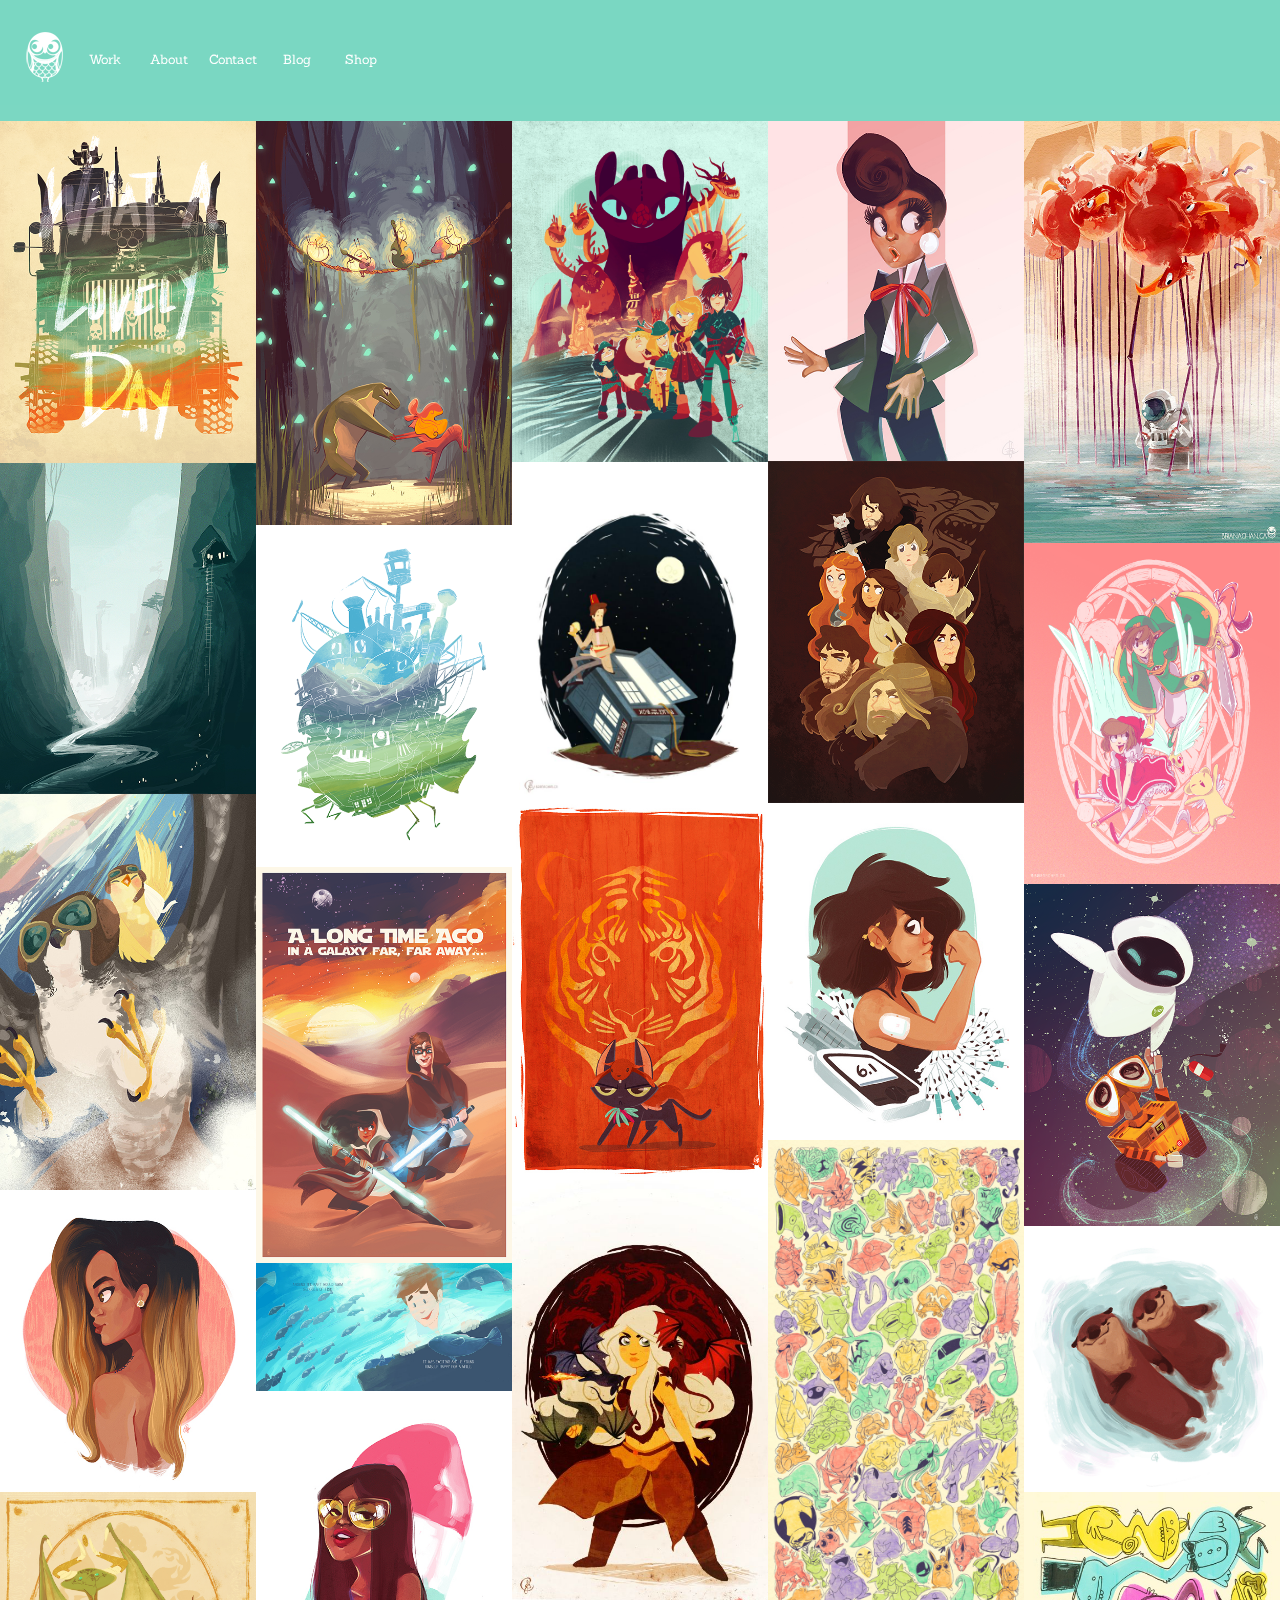
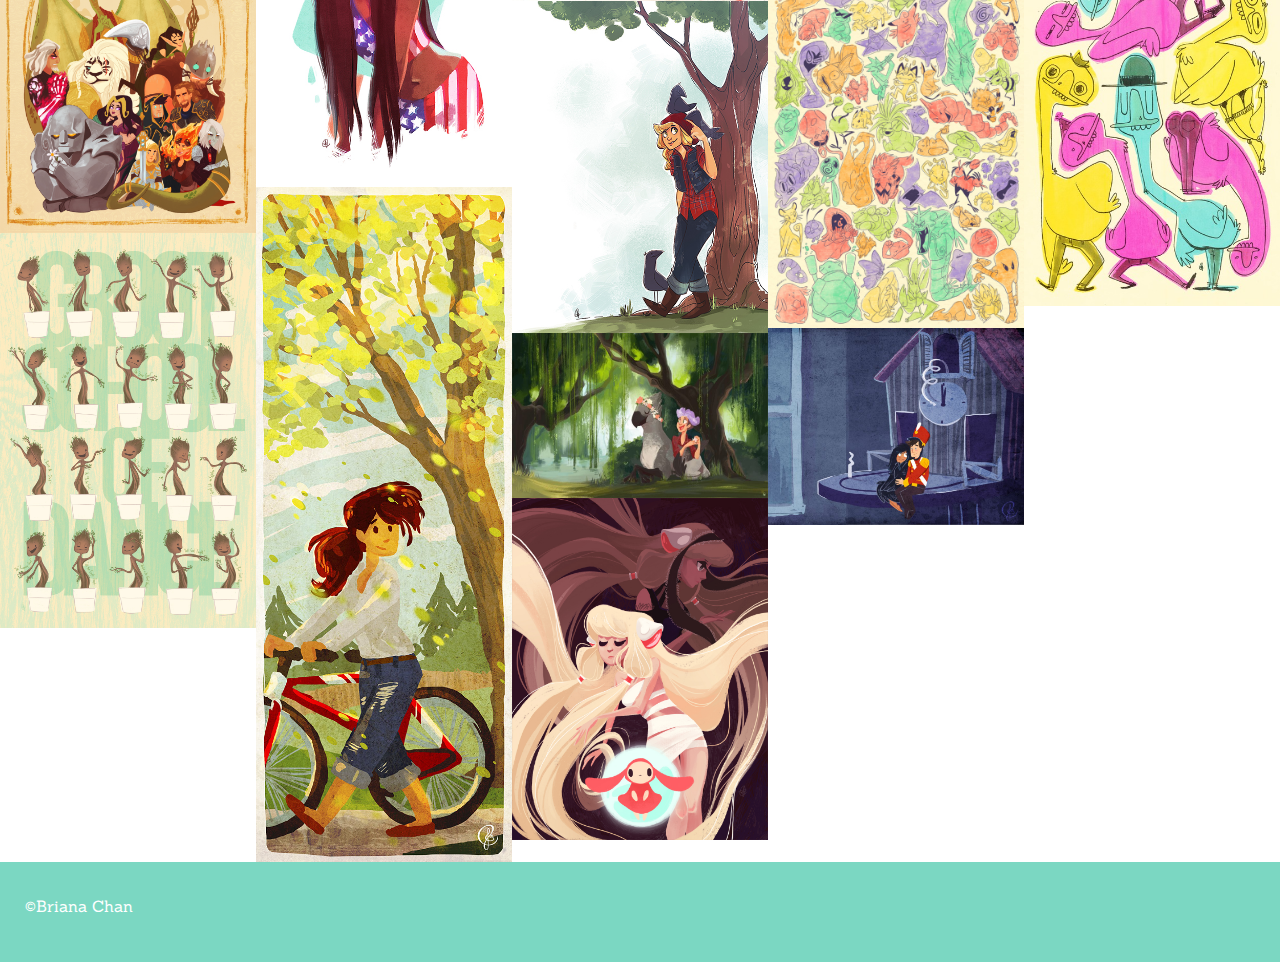
==== index.html @ 73815b39 "initial commit" ====
<!DOCTYPE html>
<html>
<head>
	<meta charset="UTF-8">
	<meta name="viewport" content="width=device-width, initial-scale=1.0">
	<link rel="stylesheet" type="text/css" href="css/style.css">
	<title>Briana Chan</title>
	<link rel="stylesheet" href="css/magnific.css">
	<link rel="icon" type="image/png" href="images/owl-logo260.png">
	<link href='https://fonts.googleapis.com/css?family=Sanchez&subset=latin,latin-ext' rel='stylesheet' type='text/css'>
	<link href='https://fonts.googleapis.com/css?family=Quattrocento+Sans&subset=latin,latin-ext' rel='stylesheet' type='text/css'>
	<!-- Favicon -->
	<link rel="apple-touch-icon" sizes="57x57" href="images/favicons/apple-touch-icon-57x57.png">
	<link rel="apple-touch-icon" sizes="60x60" href="images/favicons/apple-touch-icon-60x60.png">
	<link rel="apple-touch-icon" sizes="72x72" href="images/favicons/apple-touch-icon-72x72.png">
	<link rel="apple-touch-icon" sizes="76x76" href="images/favicons/apple-touch-icon-76x76.png">
	<link rel="apple-touch-icon" sizes="114x114" href="images/favicons/apple-touch-icon-114x114.png">
	<link rel="apple-touch-icon" sizes="120x120" href="images/favicons/apple-touch-icon-120x120.png">
	<link rel="apple-touch-icon" sizes="144x144" href="images/favicons/apple-touch-icon-144x144.png">
	<link rel="apple-touch-icon" sizes="152x152" href="images/favicons/apple-touch-icon-152x152.png">
	<link rel="apple-touch-icon" sizes="180x180" href="images/favicons/apple-touch-icon-180x180.png">
	<link rel="icon" type="image/png" href="images/favicons/favicon-32x32.png" sizes="32x32">
	<link rel="icon" type="image/png" href="images/favicons/favicon-194x194.png" sizes="194x194">
	<link rel="icon" type="image/png" href="images/favicons/favicon-96x96.png" sizes="96x96">
	<link rel="icon" type="image/png" href="images/favicons/android-chrome-192x192.png" sizes="192x192">
	<link rel="icon" type="image/png" href="images/favicons/favicon-16x16.png" sizes="16x16">
	<link rel="manifest" href="images/favicons/manifest.json">
	<meta name="msapplication-TileColor" content="#da532c">
	<meta name="msapplication-TileImage" content="/mstile-144x144.png">
	<meta name="theme-color" content="#ffffff">
</head>
<body>
		<header class="top">
			<nav>
				<img src="images/owl-logo50.png">
				<ul>
					<li><a data-scroll href="index.html">Work</a></li>
					<li><a href="about.html">About</a></li>
					<li><a href="contact.html">Contact</a></li>
					<li><a href="http://eightbreeze.tumblr.com/" target="blank" rel="noopener">Blog</a></li>
					<li><a href="http://www.redbubble.com/shop/eightbreeze" target="blank" rel="noopener">Shop</a></li>
				</ul>
			</nav>
		</header>

		<div class="gallery zoom-gallery">
			<a href="images/madmax.png" title="What a Lovely Day" class="content">
				<div class="overlay"><p>What a Lovely Day</p><p>-View-</p></div>
			<img src="images/madmax.png"></a>
			<a href="images/intothemist.png" title="Into the Mist" class="content">
				<div class="overlay"><p>Into the Mist</p><p>-View-</p></div>
			<img src="images/intothemist.png"></a>
			<a href="images/geronimo.png" title="Geronimo" class="content">
				<div class="overlay"><p>Geronimo</p><p>-View-</p></div>
			<img src="images/geronimo.png"></a>
			<a href="images/rihanna.png" title="BadGal RiRi" class="content">
				<div class="overlay"><p>BadGal RiRi</p><p>-View-</p></div>
			<img src="images/rihanna.png"></a>
			<a href="images/mtg.png" title="Planeswalkers The Gathering" class="content">
				<div class="overlay"><p>Planeswalkers The Gathering</p><p>-View-</p></div>
			<img src="images/mtg.png"></a>
			<a href="images/grootschoolofdance.png" title="Groot School of Dance" class="content">
				<div class="overlay"><p>Groot School of Dance</p><p>-View-</p></div>
			<img src="images/grootschoolofdance.png"></a>
			<a href="images/youresosquare.png" title="You're So Square" class="content">
				<div class="overlay"><p>You're So Square</p><p>-View-</p></div>
			<img src="images/youresosquare.png"></a>
			<a href="images/hmc.png" title="Howl's Moving Castle" class="content">
				<div class="overlay"><p>Howl's Moving Castle</p><p>-View-</p></div>
			<img src="images/hmc.png"></a>
			<a href="images/alongtimeago.png" title="A Long Time Ago" class="content">
				<div class="overlay"><p>A Long Time Ago</p><p>-View-</p></div>
			<img src="images/alongtimeago.png"></a>
			<a href="images/themanwhogrewtired.png" title="The Man Who Grew Tired" class="content">
				<div class="overlay"><p class="p25">The Man Who Grew Tired</p><p>-View-</p></div>
			<img src="images/themanwhogrewtired.png"></a>
			<a href="images/azealiabanks.png" title="I'm the Liquorice B****" class="content">
				<div class="overlay"><p>I'm the Liquorice B****</p><p>-View-</p></div>
			<img src="images/azealiabanks.png"></a>
			<a href="images/bycicle.png" title="I Want to Ride My Bicycle" class="content">
				<div class="overlay"><p class="banner">I Want to Ride My Bicycle</p><p>-View-</p></div>
			<img src="images/bycicle.png"></a>
			<a href="images/httyd.png" title="Dragon Masters of Berk" class="content">
				<div class="overlay"><p>Dragon Masters of Berk</p><p>-View-</p></div>
			<img src="images/httyd.png"></a>
			<a href="images/mattsmithdw.png" title="The Eleventh Doctor" class="content">
				<div class="overlay"><p>The Eleventh Doctor</p><p>-View-</p></div>
			<img src="images/mattsmithdw.png"></a>
			<a href="images/cat.png" title="Deadliest Warrior" class="content">
				<div class="overlay"><p>Deadliest Warrior</p><p>-View-</p></div>
			<img src="images/cat.png"></a>
			<a href="images/daenerysposter.png" title="Mother of Dragons" class="content">
				<div class="overlay"><p>Mother of Dragons</p><p>-View-</p></div>
			<img src="images/daenerysposter.png"></a>
			<a href="images/crows.png" title="Crow Friends" class="content">
				<div class="overlay"><p>Crow Friends</p><p>-View-</p></div>
			<img src="images/crows.png"></a>
			<a href="images/flowercrownsandhippogriffs.png" title="Flower Crowns and Hippogriffs" class="content">
				<div class="overlay"><p class="p35">Flower Crowns and Hippogriffs</p><p>-View-</p></div>
				<img src="images/flowercrownsandhippogriffs.png"></a>
			<a href="images/chobits.png" title="For Me and Only Me?" class="content">
				<div class="overlay"><p>For Me and Only Me?</p><p>-View-</p></div>
			<img src="images/chobits.png"></a>
			<a href="images/janellemonae.png" title="Electric Lady" class="content">
				<div class="overlay"><p>Electric Lady</p><p>-View-</p></div>
			<img src="images/janellemonae.png"></a>
			<a href="images/starks.png" title="The Starks" class="content">
				<div class="overlay"><p>The Starks</p><p>-View-</p></div>
			<img src="images/starks.png"></a>
			<a href="images/brianad.png" title="'Betic Lyfe" class="content">
				<div class="overlay"><p>'Betic Lyfe</p><p>-View-</p></div>
			<img src="images/brianad.png"></a>
			<a href="images/pokemonbanner.png" title="Gotta Catch 'Em All" class="content">
				<div class="overlay"><p class="banner">Gotta Catch 'Em All</p><p>-View-</p></div>
			<img src="images/pokemonbanner.png"></a>
			<a href="images/soldier.png" title="Soldier" class="content">
				<div class="overlay"><p class="p35">Soldier</p><p>-View-</p></div>
			<img src="images/soldier.png"></a>
			<a href="images/spacebirds.png" title="Spacebirders" class="content">
				<div class="overlay"><p>Spacebirders</p><p>-View-</p></div>
			<img src="images/spacebirds.png"></a>
			<a href="images/cardcaptors.png" title="The Secrets of the Clow" class="content">
				<div class="overlay"><p>The Secrets of the Clow</p><p>-View-</p></div>
			<img src="images/cardcaptors.png"></a>
			<a href="images/walle.png" title="Wall-E" class="content">
				<div class="overlay"><p>Wall-E</p><p>-View-</p></div>
			<img src="images/walle.png"></a>
			<a href="images/otters.png" title="You're My Sweetheart" class="content">
				<div class="overlay"><p>You're My Sweetheart</p><p>-View-</p></div>
			<img src="images/otters.png"></a>
			<a href="images/creepyducks.png" title="Creepyducks" class="content">
				<div class="overlay"><p>Creepyducks</p><p>-View-</p></div>
			<img src="images/creepyducks.png"></a>
		</div>

	<footer>
		<p>&copy;Briana Chan</p>
	</footer>
	

	<!-- jQuery 1.7.2+ or Zepto.js 1.0+ -->
	<script src="http://ajax.googleapis.com/ajax/libs/jquery/1.9.1/jquery.min.js"></script>
	<script type="text/javascript" src="js/magnific-popup.js"></script>

	<script>

		$(document).ready(function() {
	$('.zoom-gallery').magnificPopup({
		delegate: 'a',
		type: 'image',
		closeOnContentClick: false,
		closeBtnInside: false,
		mainClass: 'mfp-with-zoom mfp-img-mobile',
		image: {
			verticalFit: true,
			titleSrc: function(item) {
				return item.el.attr('title')
			}
		},
		gallery: {
			enabled: true
		},
		zoom: {
			enabled: true,
			duration: 400, // don't foget to change the duration also in CSS
			opener: function(element) {
				return element.find('img');
			}
		}
		
	});
});
	</script>
</body>
</html>
---- css/style.css ----
article,aside,details,figcaption,figure,footer,header,hgroup,nav,section,summary{display:block;}audio,canvas,video{display:inline-block;}audio:not([controls]){display:none;height:0;}[hidden]{display:none;}html{font-family:sans-serif;-webkit-text-size-adjust:100%;-ms-text-size-adjust:100%;}a:focus{outline:thin dotted;}a:active,a:hover{outline:0;}h1{font-size:2em;}abbr[title]{border-bottom:1px dotted;}b,strong{font-weight:700;}dfn{font-style:italic;}mark{background:#ff0;color:#000;}code,kbd,pre,samp{font-family:monospace, serif;font-size:1em;}pre{white-space:pre-wrap;word-wrap:break-word;}q{quotes:\201C \201D \2018 \2019;}small{font-size:80%;}sub,sup{font-size:75%;line-height:0;position:relative;vertical-align:baseline;}sup{top:-.5em;}sub{bottom:-.25em;}img{border:0;}svg:not(:root){overflow:hidden;}fieldset{border:1px solid silver;margin:0 2px;padding:.35em .625em .75em;}button,input,select,textarea{font-family:inherit;font-size:100%;margin:0;}button,input{line-height:normal;}button,html input[type=button],/* 1 */
input[type=reset],input[type=submit]{-webkit-appearance:button;cursor:pointer;}button[disabled],input[disabled]{cursor:default;}input[type=checkbox],input[type=radio]{box-sizing:border-box;padding:0;}input[type=search]{-webkit-appearance:textfield;-moz-box-sizing:content-box;-webkit-box-sizing:content-box;box-sizing:content-box;}input[type=search]::-webkit-search-cancel-button,input[type=search]::-webkit-search-decoration{-webkit-appearance:none;}textarea{overflow:auto;vertical-align:top;}table{border-collapse:collapse;border-spacing:0;}body,figure{margin:0;}legend,button::-moz-focus-inner,input::-moz-focus-inner{border:0;padding:0;}

 .clearfix:after {visibility: hidden; display: block; font-size: 0; content: " "; clear: both; height: 0; } 

 * { -moz-box-sizing: border-box; -webkit-box-sizing: border-box; box-sizing: border-box; }

 * {
 	margin: 0px;
 }

 html {
 	font-size: 16px;
 }

 body {
 	font-size: 1em;
  background: #fff;
  font-family: 'Quattrocento Sans', sans-serif;
 }

 .top {
  width: 100%;
  height: 121px;
  background: rgb(123,215,194);
 }

 nav {
  width: 100%;
  padding: 50px 0 20px;
  background: rgba(123,215,194,0.8);
  position: fixed;
  color: #fff;
  z-index: 1;
 }

 nav img {
  position: absolute;
  top: 32px;
  left: 20px;
 }

 nav img:hover {
   -ms-transform: rotate(7deg); /* IE 9 */
  -webkit-transform: rotate(7deg); /* Chrome, Safari, Opera */
  transform: rotate(7deg);
 }

 nav ul {
  position: relative;
  padding-left: 75px;
  width: 400px;
 }

 
 nav ul li {
  font-size: 0.80em;
  display: inline-block;
  border-bottom: 2px solid rgba(0, 0, 0, 0.0);
  text-align: center;
 }

 nav ul li a {
  display: block;
  width: 60px;
  height: 32px;
  padding-bottom: 15px;
  text-decoration: none;
  color: #fff;
  /*font-family: 'Raleway', sans-serif;*/
  font-family: 'Sanchez', serif;
 }

 nav ul li:hover {
  text-shadow: 1px 1px 0 #9cb6b0;
  border-bottom: 2px solid #fff;
  color: #7bd7c2;
 }

 nav ul li a:active {
  color: #7bd7c2;
 }

 nav ul li a:visited {
  color: #fff;
 }

 

.gallery {
  /* Prevent vertical gaps */
  line-height: 0;
   
  -webkit-column-count: 5;
  -webkit-column-gap:   0px;
  -moz-column-count:    5;
  -moz-column-gap:      0px;
  column-count:         5;
  column-gap:           0px;  
}

.gallery .content {
  position: relative;
  display: inline-block;
}


.gallery img {
	width: 100%;
	height: auto;
}


.content .overlay {
  position: absolute;
  width: 100%;
  height: 100%;
  background: rgba(255,255,255,0.75);
  text-align: center;
  color: #202020;
  opacity: 0.0;
   transition: opacity .25s ease-in-out;
   -moz-transition: opacity .25s ease-in-out;
   -webkit-transition: opacity .25s ease-in-out;
}

.content .overlay p {
  margin-top: calc(50% - 19px);
  font-size: 1.5em;
  font-family: "Quattrocento Sans", sans-serif;
  line-height: 20px;
}

.content .overlay .banner {
  margin-top: calc(90% - 19px);
}

.content .overlay .p35 {
  margin-top: calc(25% - 19px);
}

.content .overlay .p25 {
  margin-top: calc(25% - 25px);
}

.overlay p:last-child {
  font-size: 1.2em;
  margin-top: 20px;
  font-style: italic;
}

.content:hover .overlay {
  opacity: 1;
  cursor: -webkit-zoom-in;
  cursor: -moz-zoom-in;
  cursor: zoom-in;
}



footer {
  clear: both;
  background: #7bd7c2;
  width: 100%;
  height: 100px;
  color: #fff;
  font-family: 'Sanchez', serif;
}

footer p {
  padding: 34px 0 0 25px;
}


/*Media Query Gallery*/

@media (max-width: 1200px) {
  .gallery {
  -moz-column-count:    4;
  -webkit-column-count: 4;
  column-count:         4;
  }

  @media (max-width: 1000px) {
  .gallery {
  -moz-column-count:    3;
  -webkit-column-count: 3;
  column-count:         3;
  }
}
@media (max-width: 800px) {
  .gallery {
  -moz-column-count:    2;
  -webkit-column-count: 2;
  column-count:         2;
  }
}

@media (max-width: 400px) {
  nav ul li {
    font-size: 1.0em;
  }

  .gallery {
  -moz-column-count:    1;
  -webkit-column-count: 1;
  column-count:         1;
  }
}

@media (max-width: 375px) {
  nav img {
    left: 0;
  }

  nav ul {
    padding-left: 45px;
  }
}










/*CSS modal*/
.image-source-link {
  color: #98C3D1;
}

.mfp-with-zoom .mfp-container,
.mfp-with-zoom.mfp-bg {
  opacity: 0;
  -webkit-backface-visibility: hidden;
  /* ideally, transition speed should match zoom duration */
  -webkit-transition: all 0.4s ease-out; 
  -moz-transition: all 0.4s ease-out; 
  -o-transition: all 0.4s ease-out; 
  transition: all 0.4s ease-out;
}

.mfp-with-zoom.mfp-ready .mfp-container {
    opacity: 1;
}
.mfp-with-zoom.mfp-ready.mfp-bg {
    opacity: 0.8;
}

.mfp-with-zoom.mfp-removing .mfp-container, 
.mfp-with-zoom.mfp-removing.mfp-bg {
  opacity: 0;
}
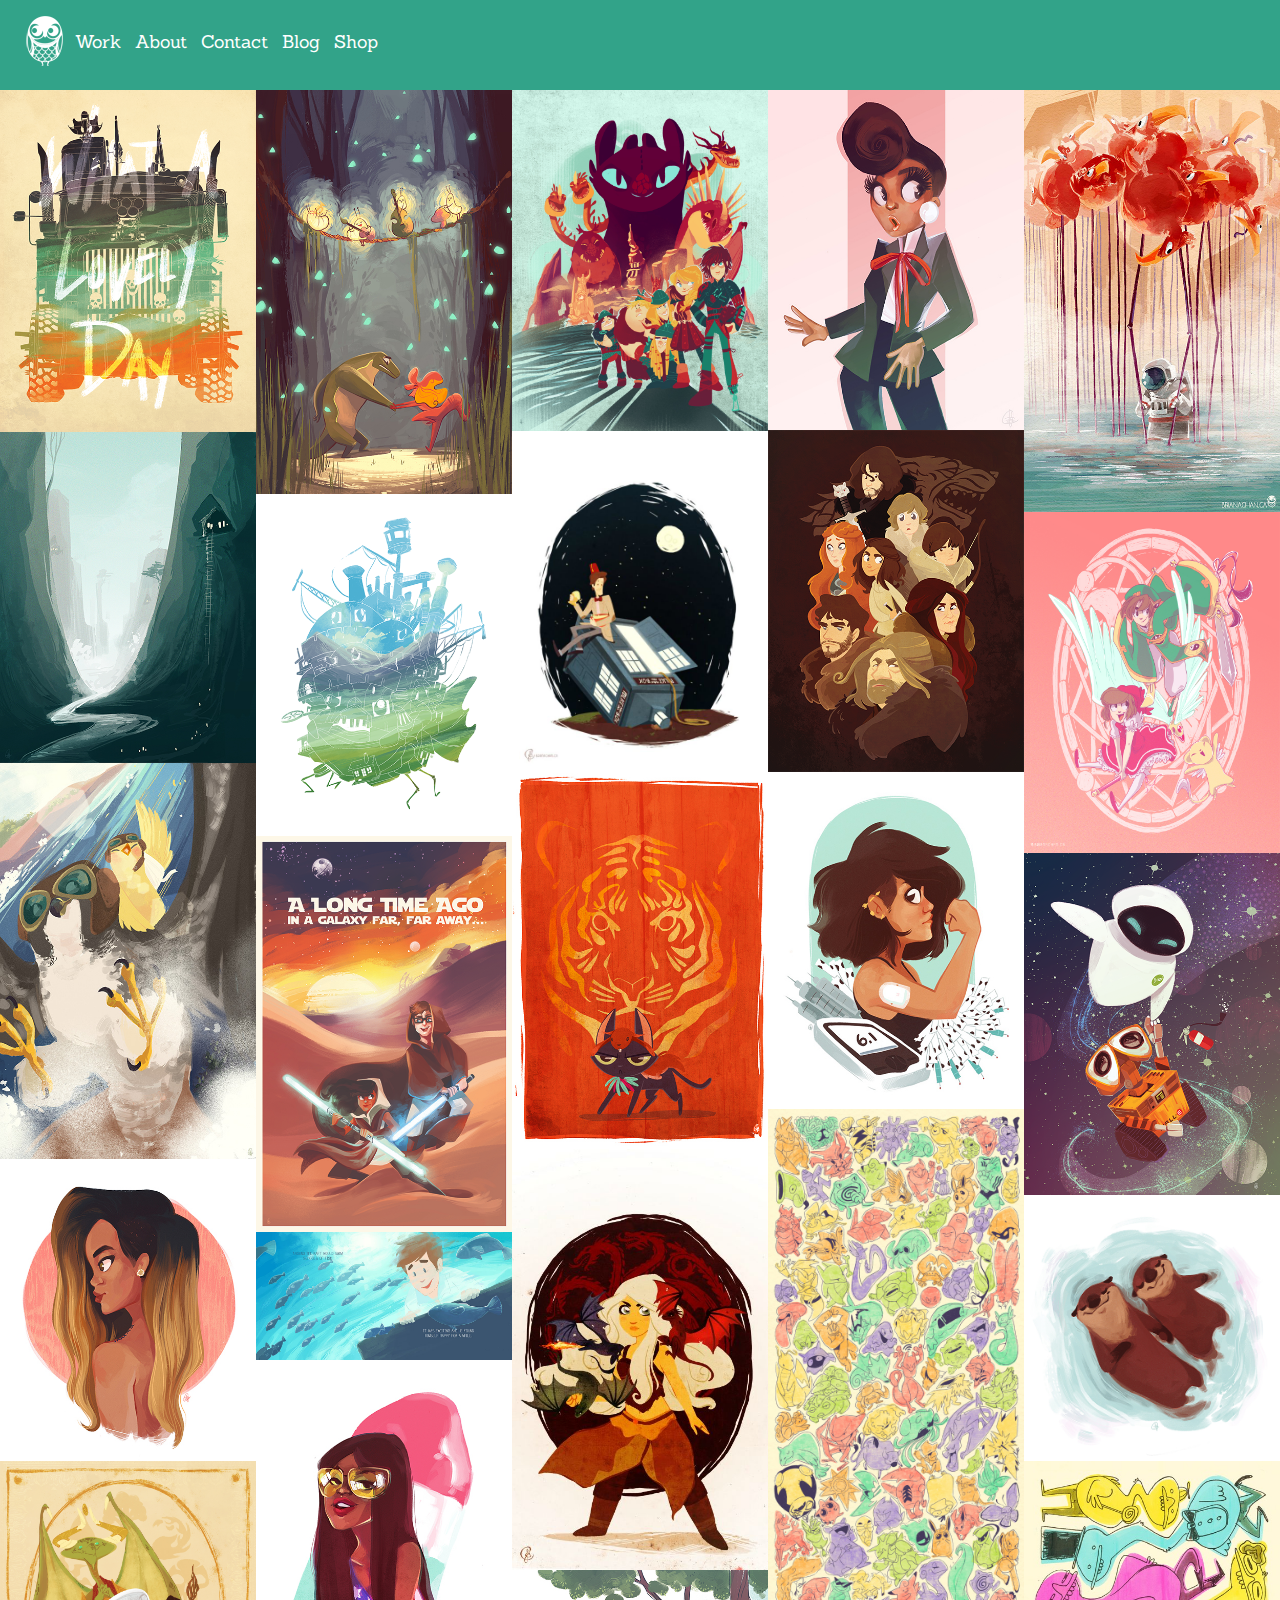
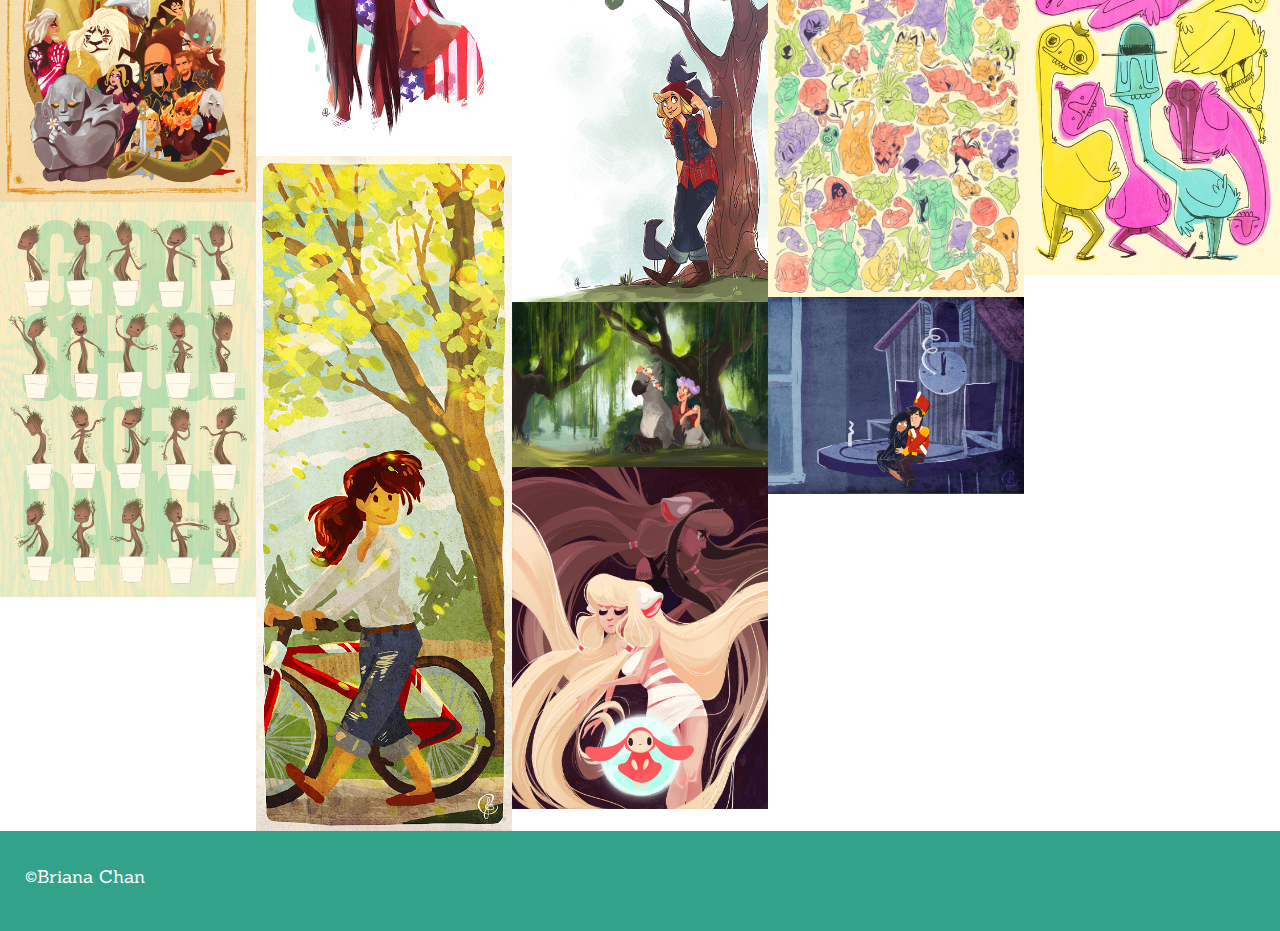
==== commit 39c1a2dd: "adding lang attribute" ====
--- a/index.html
+++ b/index.html
@@ -1,5 +1,5 @@
 <!DOCTYPE html>
-<html>
+<html lang="en">
 <head>
 	<meta charset="UTF-8">
 	<meta name="viewport" content="width=device-width, initial-scale=1.0">
@@ -32,13 +32,13 @@
 <body>
 		<header class="top">
 			<nav>
-				<img src="images/owl-logo50.png">
+				<img alt="" src="images/owl-logo50.png">
 				<ul>
 					<li><a data-scroll href="index.html">Work</a></li>
 					<li><a href="about.html">About</a></li>
 					<li><a href="contact.html">Contact</a></li>
-					<li><a href="http://eightbreeze.tumblr.com/" target="blank" rel="noopener">Blog</a></li>
-					<li><a href="http://www.redbubble.com/shop/eightbreeze" target="blank" rel="noopener">Shop</a></li>
+					<li><a href="https://eightbreeze.tumblr.com/" target="blank" rel="noopener">Blog</a></li>
+					<li><a href="https://www.redbubble.com/shop/eightbreeze" target="blank" rel="noopener">Shop</a></li>
 				</ul>
 			</nav>
 		</header>
@@ -46,91 +46,91 @@
 		<div class="gallery zoom-gallery">
 			<a href="images/madmax.png" title="What a Lovely Day" class="content">
 				<div class="overlay"><p>What a Lovely Day</p><p>-View-</p></div>
-			<img src="images/madmax.png"></a>
+			<img alt="" src="images/madmax.png"></a>
 			<a href="images/intothemist.png" title="Into the Mist" class="content">
 				<div class="overlay"><p>Into the Mist</p><p>-View-</p></div>
-			<img src="images/intothemist.png"></a>
+			<img alt="" src="images/intothemist.png"></a>
 			<a href="images/geronimo.png" title="Geronimo" class="content">
 				<div class="overlay"><p>Geronimo</p><p>-View-</p></div>
-			<img src="images/geronimo.png"></a>
+			<img alt="" src="images/geronimo.png"></a>
 			<a href="images/rihanna.png" title="BadGal RiRi" class="content">
 				<div class="overlay"><p>BadGal RiRi</p><p>-View-</p></div>
-			<img src="images/rihanna.png"></a>
+			<img alt="" src="images/rihanna.png"></a>
 			<a href="images/mtg.png" title="Planeswalkers The Gathering" class="content">
 				<div class="overlay"><p>Planeswalkers The Gathering</p><p>-View-</p></div>
-			<img src="images/mtg.png"></a>
+			<img alt="" src="images/mtg.png"></a>
 			<a href="images/grootschoolofdance.png" title="Groot School of Dance" class="content">
 				<div class="overlay"><p>Groot School of Dance</p><p>-View-</p></div>
-			<img src="images/grootschoolofdance.png"></a>
+			<img alt="" src="images/grootschoolofdance.png"></a>
 			<a href="images/youresosquare.png" title="You're So Square" class="content">
 				<div class="overlay"><p>You're So Square</p><p>-View-</p></div>
-			<img src="images/youresosquare.png"></a>
+			<img alt="" src="images/youresosquare.png"></a>
 			<a href="images/hmc.png" title="Howl's Moving Castle" class="content">
 				<div class="overlay"><p>Howl's Moving Castle</p><p>-View-</p></div>
-			<img src="images/hmc.png"></a>
+			<img alt="" src="images/hmc.png"></a>
 			<a href="images/alongtimeago.png" title="A Long Time Ago" class="content">
 				<div class="overlay"><p>A Long Time Ago</p><p>-View-</p></div>
-			<img src="images/alongtimeago.png"></a>
+			<img alt="" src="images/alongtimeago.png"></a>
 			<a href="images/themanwhogrewtired.png" title="The Man Who Grew Tired" class="content">
 				<div class="overlay"><p class="p25">The Man Who Grew Tired</p><p>-View-</p></div>
-			<img src="images/themanwhogrewtired.png"></a>
+			<img alt="" src="images/themanwhogrewtired.png"></a>
 			<a href="images/azealiabanks.png" title="I'm the Liquorice B****" class="content">
 				<div class="overlay"><p>I'm the Liquorice B****</p><p>-View-</p></div>
-			<img src="images/azealiabanks.png"></a>
+			<img alt="" src="images/azealiabanks.png"></a>
 			<a href="images/bycicle.png" title="I Want to Ride My Bicycle" class="content">
 				<div class="overlay"><p class="banner">I Want to Ride My Bicycle</p><p>-View-</p></div>
-			<img src="images/bycicle.png"></a>
+			<img alt="" src="images/bycicle.png"></a>
 			<a href="images/httyd.png" title="Dragon Masters of Berk" class="content">
 				<div class="overlay"><p>Dragon Masters of Berk</p><p>-View-</p></div>
-			<img src="images/httyd.png"></a>
+			<img alt="" src="images/httyd.png"></a>
 			<a href="images/mattsmithdw.png" title="The Eleventh Doctor" class="content">
 				<div class="overlay"><p>The Eleventh Doctor</p><p>-View-</p></div>
-			<img src="images/mattsmithdw.png"></a>
+			<img alt="" src="images/mattsmithdw.png"></a>
 			<a href="images/cat.png" title="Deadliest Warrior" class="content">
 				<div class="overlay"><p>Deadliest Warrior</p><p>-View-</p></div>
-			<img src="images/cat.png"></a>
+			<img alt="" src="images/cat.png"></a>
 			<a href="images/daenerysposter.png" title="Mother of Dragons" class="content">
 				<div class="overlay"><p>Mother of Dragons</p><p>-View-</p></div>
-			<img src="images/daenerysposter.png"></a>
+			<img alt="" src="images/daenerysposter.png"></a>
 			<a href="images/crows.png" title="Crow Friends" class="content">
 				<div class="overlay"><p>Crow Friends</p><p>-View-</p></div>
-			<img src="images/crows.png"></a>
+			<img alt="" src="images/crows.png"></a>
 			<a href="images/flowercrownsandhippogriffs.png" title="Flower Crowns and Hippogriffs" class="content">
 				<div class="overlay"><p class="p35">Flower Crowns and Hippogriffs</p><p>-View-</p></div>
-				<img src="images/flowercrownsandhippogriffs.png"></a>
+				<img alt="" src="images/flowercrownsandhippogriffs.png"></a>
 			<a href="images/chobits.png" title="For Me and Only Me?" class="content">
 				<div class="overlay"><p>For Me and Only Me?</p><p>-View-</p></div>
-			<img src="images/chobits.png"></a>
+			<img alt="" src="images/chobits.png"></a>
 			<a href="images/janellemonae.png" title="Electric Lady" class="content">
 				<div class="overlay"><p>Electric Lady</p><p>-View-</p></div>
-			<img src="images/janellemonae.png"></a>
+			<img alt="" src="images/janellemonae.png"></a>
 			<a href="images/starks.png" title="The Starks" class="content">
 				<div class="overlay"><p>The Starks</p><p>-View-</p></div>
-			<img src="images/starks.png"></a>
+			<img alt="" src="images/starks.png"></a>
 			<a href="images/brianad.png" title="'Betic Lyfe" class="content">
 				<div class="overlay"><p>'Betic Lyfe</p><p>-View-</p></div>
-			<img src="images/brianad.png"></a>
+			<img alt="" src="images/brianad.png"></a>
 			<a href="images/pokemonbanner.png" title="Gotta Catch 'Em All" class="content">
 				<div class="overlay"><p class="banner">Gotta Catch 'Em All</p><p>-View-</p></div>
-			<img src="images/pokemonbanner.png"></a>
+			<img alt="" src="images/pokemonbanner.png"></a>
 			<a href="images/soldier.png" title="Soldier" class="content">
 				<div class="overlay"><p class="p35">Soldier</p><p>-View-</p></div>
-			<img src="images/soldier.png"></a>
+			<img alt="" src="images/soldier.png"></a>
 			<a href="images/spacebirds.png" title="Spacebirders" class="content">
 				<div class="overlay"><p>Spacebirders</p><p>-View-</p></div>
-			<img src="images/spacebirds.png"></a>
+			<img alt="" src="images/spacebirds.png"></a>
 			<a href="images/cardcaptors.png" title="The Secrets of the Clow" class="content">
 				<div class="overlay"><p>The Secrets of the Clow</p><p>-View-</p></div>
-			<img src="images/cardcaptors.png"></a>
+			<img alt="" src="images/cardcaptors.png"></a>
 			<a href="images/walle.png" title="Wall-E" class="content">
 				<div class="overlay"><p>Wall-E</p><p>-View-</p></div>
-			<img src="images/walle.png"></a>
+			<img alt="" src="images/walle.png"></a>
 			<a href="images/otters.png" title="You're My Sweetheart" class="content">
 				<div class="overlay"><p>You're My Sweetheart</p><p>-View-</p></div>
-			<img src="images/otters.png"></a>
+			<img alt="" src="images/otters.png"></a>
 			<a href="images/creepyducks.png" title="Creepyducks" class="content">
 				<div class="overlay"><p>Creepyducks</p><p>-View-</p></div>
-			<img src="images/creepyducks.png"></a>
+			<img alt="" src="images/creepyducks.png"></a>
 		</div>
 
 	<footer>
@@ -139,7 +139,7 @@
 	
 
 	<!-- jQuery 1.7.2+ or Zepto.js 1.0+ -->
-	<script src="http://ajax.googleapis.com/ajax/libs/jquery/1.9.1/jquery.min.js"></script>
+	<script src="https://ajax.googleapis.com/ajax/libs/jquery/1.9.1/jquery.min.js"></script>
 	<script type="text/javascript" src="js/magnific-popup.js"></script>
 
 	<script>
--- a/css/style.css
+++ b/css/style.css
@@ -1,4 +1,4 @@
-article,aside,details,figcaption,figure,footer,header,hgroup,nav,section,summary{display:block;}audio,canvas,video{display:inline-block;}audio:not([controls]){display:none;height:0;}[hidden]{display:none;}html{font-family:sans-serif;-webkit-text-size-adjust:100%;-ms-text-size-adjust:100%;}a:focus{outline:thin dotted;}a:active,a:hover{outline:0;}h1{font-size:2em;}abbr[title]{border-bottom:1px dotted;}b,strong{font-weight:700;}dfn{font-style:italic;}mark{background:#ff0;color:#000;}code,kbd,pre,samp{font-family:monospace, serif;font-size:1em;}pre{white-space:pre-wrap;word-wrap:break-word;}q{quotes:\201C \201D \2018 \2019;}small{font-size:80%;}sub,sup{font-size:75%;line-height:0;position:relative;vertical-align:baseline;}sup{top:-.5em;}sub{bottom:-.25em;}img{border:0;}svg:not(:root){overflow:hidden;}fieldset{border:1px solid silver;margin:0 2px;padding:.35em .625em .75em;}button,input,select,textarea{font-family:inherit;font-size:100%;margin:0;}button,input{line-height:normal;}button,html input[type=button],/* 1 */
+article,aside,details,figcaption,figure,footer,header,hgroup,nav,section,summary{display:block;}audio,canvas,video{display:inline-block;}audio:not([controls]){display:none;height:0;}[hidden]{display:none;}html{font-family:sans-serif;-webkit-text-size-adjust:100%;-ms-text-size-adjust:100%;}a:focus{outline:thin dotted;}a:active,a:hover{outline:0;}h1{font-size:2rem;}abbr[title]{border-bottom:1px dotted;}b,strong{font-weight:700;}dfn{font-style:italic;}mark{background:#ff0;color:#000;}code,kbd,pre,samp{font-family:monospace, serif;font-size:1rem;}pre{white-space:pre-wrap;word-wrap:break-word;}q{quotes:\201C \201D \2018 \2019;}small{font-size:80%;}sub,sup{font-size:75%;line-height:0;position:relative;vertical-align:baseline;}sup{top:-.5rem;}sub{bottom:-.25rem;}img{border:0;}svg:not(:root){overflow:hidden;}fieldset{border:1px solid silver;margin:0 2px;padding:.35rem .625rem .75rem;}button,input,select,textarea{font-family:inherit;font-size:100%;margin:0;}button,input{line-height:normal;}button,html input[type=button],/* 1 */
 input[type=reset],input[type=submit]{-webkit-appearance:button;cursor:pointer;}button[disabled],input[disabled]{cursor:default;}input[type=checkbox],input[type=radio]{box-sizing:border-box;padding:0;}input[type=search]{-webkit-appearance:textfield;-moz-box-sizing:content-box;-webkit-box-sizing:content-box;box-sizing:content-box;}input[type=search]::-webkit-search-cancel-button,input[type=search]::-webkit-search-decoration{-webkit-appearance:none;}textarea{overflow:auto;vertical-align:top;}table{border-collapse:collapse;border-spacing:0;}body,figure{margin:0;}legend,button::-moz-focus-inner,input::-moz-focus-inner{border:0;padding:0;}
 
  .clearfix:after {visibility: hidden; display: block; font-size: 0; content: " "; clear: both; height: 0; } 
@@ -10,25 +10,25 @@
  }
 
  html {
- 	font-size: 16px;
+ 	font-size: 18px;
  }
 
  body {
- 	font-size: 1em;
+ 	font-size: 1rem;
   background: #fff;
   font-family: 'Quattrocento Sans', sans-serif;
  }
 
  .top {
   width: 100%;
-  height: 121px;
-  background: rgb(123,215,194);
+  background: #32a389;
+  height: 90px;
  }
 
  nav {
   width: 100%;
-  padding: 50px 0 20px;
-  background: rgba(123,215,194,0.8);
+  padding: 30px 0 20px;
+  background: #32a389;
   position: fixed;
   color: #fff;
   z-index: 1;
@@ -36,7 +36,7 @@
 
  nav img {
   position: absolute;
-  top: 32px;
+  top: 16px;
   left: 20px;
  }
 
@@ -54,16 +54,23 @@
 
  
  nav ul li {
-  font-size: 0.80em;
+  font-size: 1rem;
   display: inline-block;
   border-bottom: 2px solid rgba(0, 0, 0, 0.0);
   text-align: center;
+  margin: 0 5px;
+ }
+
+ nav ul li:first-child {
+   margin-left: 0;
+ }
+
+ nav ul li:last-child {
+   margin-right: 0;
  }
 
  nav ul li a {
   display: block;
-  width: 60px;
-  height: 32px;
   padding-bottom: 15px;
   text-decoration: none;
   color: #fff;
@@ -74,11 +81,11 @@
  nav ul li:hover {
   text-shadow: 1px 1px 0 #9cb6b0;
   border-bottom: 2px solid #fff;
-  color: #7bd7c2;
+  color: #32a389;
  }
 
  nav ul li a:active {
-  color: #7bd7c2;
+  color: #32a389;
  }
 
  nav ul li a:visited {
@@ -126,7 +133,7 @@
 
 .content .overlay p {
   margin-top: calc(50% - 19px);
-  font-size: 1.5em;
+  font-size: 1.5rem;
   font-family: "Quattrocento Sans", sans-serif;
   line-height: 20px;
 }
@@ -144,7 +151,7 @@
 }
 
 .overlay p:last-child {
-  font-size: 1.2em;
+  font-size: 1.2rem;
   margin-top: 20px;
   font-style: italic;
 }
@@ -160,7 +167,7 @@
 
 footer {
   clear: both;
-  background: #7bd7c2;
+  background: #32a389;
   width: 100%;
   height: 100px;
   color: #fff;
@@ -197,8 +204,17 @@
 }
 
 @media (max-width: 400px) {
-  nav ul li {
-    font-size: 1.0em;
+  nav img {
+    position: initial;
+    display: block;
+    margin: 0 auto 10px;
+  }
+
+  nav ul {
+    padding-left: 5px;
+    padding-right: 5px;
+    text-align: center;
+    width: calc(100% - 10px);
   }
 
   .gallery {
@@ -208,28 +224,9 @@
   }
 }
 
-@media (max-width: 375px) {
-  nav img {
-    left: 0;
-  }
-
-  nav ul {
-    padding-left: 45px;
-  }
-}
-
-
-
-
-
-
-
-
-
-
 /*CSS modal*/
 .image-source-link {
-  color: #98C3D1;
+  color: #32a389;
 }
 
 .mfp-with-zoom .mfp-container,
@@ -250,7 +247,7 @@
     opacity: 0.8;
 }
 
-.mfp-with-zoom.mfp-removing .mfp-container, 
-.mfp-with-zoom.mfp-removing.mfp-bg {
+.mfp-with-zoom.mfp-rremoving .mfp-container, 
+.mfp-with-zoom.mfp-rremoving.mfp-bg {
   opacity: 0;
-}+}
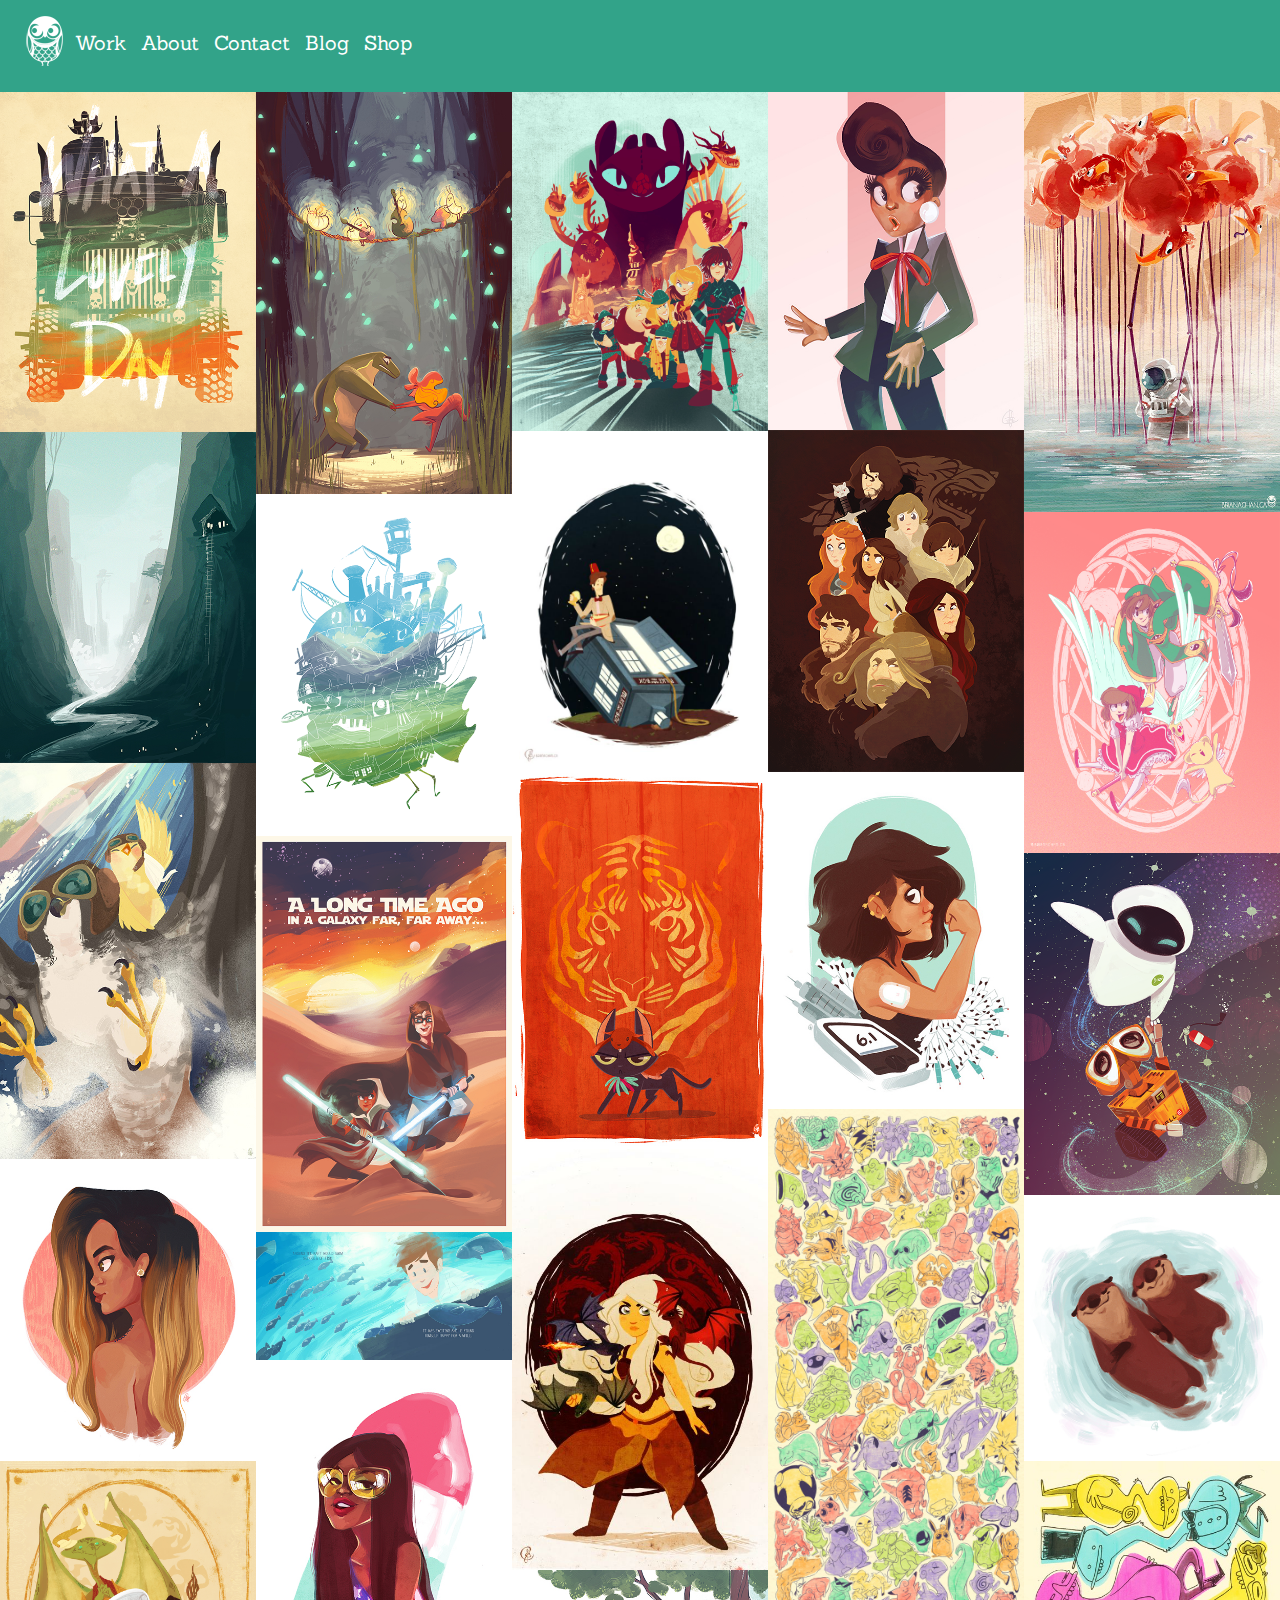
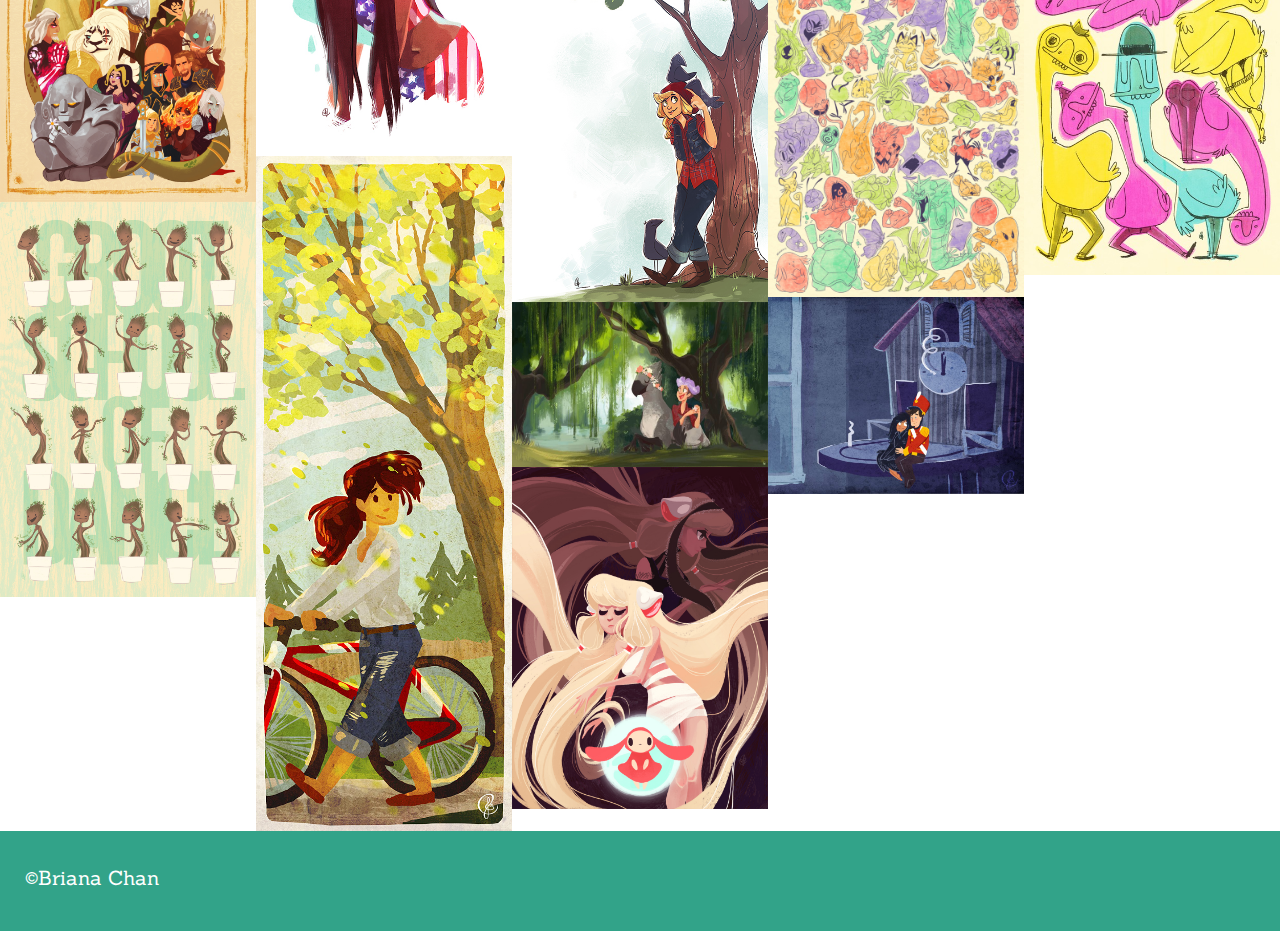
==== commit a82ecf19: "adding landmarks" ====
--- a/index.html
+++ b/index.html
@@ -31,6 +31,7 @@
 </head>
 <body>
 		<header class="top">
+			<a class="show-on-focus" href="#main">Skip to main content</a> 
 			<nav>
 				<img alt="" src="images/owl-logo50.png">
 				<ul>
@@ -42,97 +43,99 @@
 				</ul>
 			</nav>
 		</header>
-
-		<div class="gallery zoom-gallery">
-			<a href="images/madmax.png" title="What a Lovely Day" class="content">
-				<div class="overlay"><p>What a Lovely Day</p><p>-View-</p></div>
-			<img alt="" src="images/madmax.png"></a>
-			<a href="images/intothemist.png" title="Into the Mist" class="content">
-				<div class="overlay"><p>Into the Mist</p><p>-View-</p></div>
-			<img alt="" src="images/intothemist.png"></a>
-			<a href="images/geronimo.png" title="Geronimo" class="content">
-				<div class="overlay"><p>Geronimo</p><p>-View-</p></div>
-			<img alt="" src="images/geronimo.png"></a>
-			<a href="images/rihanna.png" title="BadGal RiRi" class="content">
-				<div class="overlay"><p>BadGal RiRi</p><p>-View-</p></div>
-			<img alt="" src="images/rihanna.png"></a>
-			<a href="images/mtg.png" title="Planeswalkers The Gathering" class="content">
-				<div class="overlay"><p>Planeswalkers The Gathering</p><p>-View-</p></div>
-			<img alt="" src="images/mtg.png"></a>
-			<a href="images/grootschoolofdance.png" title="Groot School of Dance" class="content">
-				<div class="overlay"><p>Groot School of Dance</p><p>-View-</p></div>
-			<img alt="" src="images/grootschoolofdance.png"></a>
-			<a href="images/youresosquare.png" title="You're So Square" class="content">
-				<div class="overlay"><p>You're So Square</p><p>-View-</p></div>
-			<img alt="" src="images/youresosquare.png"></a>
-			<a href="images/hmc.png" title="Howl's Moving Castle" class="content">
-				<div class="overlay"><p>Howl's Moving Castle</p><p>-View-</p></div>
-			<img alt="" src="images/hmc.png"></a>
-			<a href="images/alongtimeago.png" title="A Long Time Ago" class="content">
-				<div class="overlay"><p>A Long Time Ago</p><p>-View-</p></div>
-			<img alt="" src="images/alongtimeago.png"></a>
-			<a href="images/themanwhogrewtired.png" title="The Man Who Grew Tired" class="content">
-				<div class="overlay"><p class="p25">The Man Who Grew Tired</p><p>-View-</p></div>
-			<img alt="" src="images/themanwhogrewtired.png"></a>
-			<a href="images/azealiabanks.png" title="I'm the Liquorice B****" class="content">
-				<div class="overlay"><p>I'm the Liquorice B****</p><p>-View-</p></div>
-			<img alt="" src="images/azealiabanks.png"></a>
-			<a href="images/bycicle.png" title="I Want to Ride My Bicycle" class="content">
-				<div class="overlay"><p class="banner">I Want to Ride My Bicycle</p><p>-View-</p></div>
-			<img alt="" src="images/bycicle.png"></a>
-			<a href="images/httyd.png" title="Dragon Masters of Berk" class="content">
-				<div class="overlay"><p>Dragon Masters of Berk</p><p>-View-</p></div>
-			<img alt="" src="images/httyd.png"></a>
-			<a href="images/mattsmithdw.png" title="The Eleventh Doctor" class="content">
-				<div class="overlay"><p>The Eleventh Doctor</p><p>-View-</p></div>
-			<img alt="" src="images/mattsmithdw.png"></a>
-			<a href="images/cat.png" title="Deadliest Warrior" class="content">
-				<div class="overlay"><p>Deadliest Warrior</p><p>-View-</p></div>
-			<img alt="" src="images/cat.png"></a>
-			<a href="images/daenerysposter.png" title="Mother of Dragons" class="content">
-				<div class="overlay"><p>Mother of Dragons</p><p>-View-</p></div>
-			<img alt="" src="images/daenerysposter.png"></a>
-			<a href="images/crows.png" title="Crow Friends" class="content">
-				<div class="overlay"><p>Crow Friends</p><p>-View-</p></div>
-			<img alt="" src="images/crows.png"></a>
-			<a href="images/flowercrownsandhippogriffs.png" title="Flower Crowns and Hippogriffs" class="content">
-				<div class="overlay"><p class="p35">Flower Crowns and Hippogriffs</p><p>-View-</p></div>
-				<img alt="" src="images/flowercrownsandhippogriffs.png"></a>
-			<a href="images/chobits.png" title="For Me and Only Me?" class="content">
-				<div class="overlay"><p>For Me and Only Me?</p><p>-View-</p></div>
-			<img alt="" src="images/chobits.png"></a>
-			<a href="images/janellemonae.png" title="Electric Lady" class="content">
-				<div class="overlay"><p>Electric Lady</p><p>-View-</p></div>
-			<img alt="" src="images/janellemonae.png"></a>
-			<a href="images/starks.png" title="The Starks" class="content">
-				<div class="overlay"><p>The Starks</p><p>-View-</p></div>
-			<img alt="" src="images/starks.png"></a>
-			<a href="images/brianad.png" title="'Betic Lyfe" class="content">
-				<div class="overlay"><p>'Betic Lyfe</p><p>-View-</p></div>
-			<img alt="" src="images/brianad.png"></a>
-			<a href="images/pokemonbanner.png" title="Gotta Catch 'Em All" class="content">
-				<div class="overlay"><p class="banner">Gotta Catch 'Em All</p><p>-View-</p></div>
-			<img alt="" src="images/pokemonbanner.png"></a>
-			<a href="images/soldier.png" title="Soldier" class="content">
-				<div class="overlay"><p class="p35">Soldier</p><p>-View-</p></div>
-			<img alt="" src="images/soldier.png"></a>
-			<a href="images/spacebirds.png" title="Spacebirders" class="content">
-				<div class="overlay"><p>Spacebirders</p><p>-View-</p></div>
-			<img alt="" src="images/spacebirds.png"></a>
-			<a href="images/cardcaptors.png" title="The Secrets of the Clow" class="content">
-				<div class="overlay"><p>The Secrets of the Clow</p><p>-View-</p></div>
-			<img alt="" src="images/cardcaptors.png"></a>
-			<a href="images/walle.png" title="Wall-E" class="content">
-				<div class="overlay"><p>Wall-E</p><p>-View-</p></div>
-			<img alt="" src="images/walle.png"></a>
-			<a href="images/otters.png" title="You're My Sweetheart" class="content">
-				<div class="overlay"><p>You're My Sweetheart</p><p>-View-</p></div>
-			<img alt="" src="images/otters.png"></a>
-			<a href="images/creepyducks.png" title="Creepyducks" class="content">
-				<div class="overlay"><p>Creepyducks</p><p>-View-</p></div>
-			<img alt="" src="images/creepyducks.png"></a>
-		</div>
-
+		<main id="main">
+				<h1 class="sr-only">Briana Chan</h1>
+				<h2 class="sr-only">Gallery</h2>
+				<div id="gallery" class="gallery zoom-gallery">
+					<a href="images/madmax.png" title="What a Lovely Day" class="content">
+						<div class="overlay"><p>What a Lovely Day</p><p>-View-</p></div>
+					<img alt="" src="images/madmax.png"></a>
+					<a href="images/intothemist.png" title="Into the Mist" class="content">
+						<div class="overlay"><p>Into the Mist</p><p>-View-</p></div>
+					<img alt="" src="images/intothemist.png"></a>
+					<a href="images/geronimo.png" title="Geronimo" class="content">
+						<div class="overlay"><p>Geronimo</p><p>-View-</p></div>
+					<img alt="" src="images/geronimo.png"></a>
+					<a href="images/rihanna.png" title="BadGal RiRi" class="content">
+						<div class="overlay"><p>BadGal RiRi</p><p>-View-</p></div>
+					<img alt="" src="images/rihanna.png"></a>
+					<a href="images/mtg.png" title="Planeswalkers The Gathering" class="content">
+						<div class="overlay"><p>Planeswalkers The Gathering</p><p>-View-</p></div>
+					<img alt="" src="images/mtg.png"></a>
+					<a href="images/grootschoolofdance.png" title="Groot School of Dance" class="content">
+						<div class="overlay"><p>Groot School of Dance</p><p>-View-</p></div>
+					<img alt="" src="images/grootschoolofdance.png"></a>
+					<a href="images/youresosquare.png" title="You're So Square" class="content">
+						<div class="overlay"><p>You're So Square</p><p>-View-</p></div>
+					<img alt="" src="images/youresosquare.png"></a>
+					<a href="images/hmc.png" title="Howl's Moving Castle" class="content">
+						<div class="overlay"><p>Howl's Moving Castle</p><p>-View-</p></div>
+					<img alt="" src="images/hmc.png"></a>
+					<a href="images/alongtimeago.png" title="A Long Time Ago" class="content">
+						<div class="overlay"><p>A Long Time Ago</p><p>-View-</p></div>
+					<img alt="" src="images/alongtimeago.png"></a>
+					<a href="images/themanwhogrewtired.png" title="The Man Who Grew Tired" class="content">
+						<div class="overlay"><p class="p25">The Man Who Grew Tired</p><p>-View-</p></div>
+					<img alt="" src="images/themanwhogrewtired.png"></a>
+					<a href="images/azealiabanks.png" title="I'm the Liquorice B****" class="content">
+						<div class="overlay"><p>I'm the Liquorice B****</p><p>-View-</p></div>
+					<img alt="" src="images/azealiabanks.png"></a>
+					<a href="images/bycicle.png" title="I Want to Ride My Bicycle" class="content">
+						<div class="overlay"><p class="banner">I Want to Ride My Bicycle</p><p>-View-</p></div>
+					<img alt="" src="images/bycicle.png"></a>
+					<a href="images/httyd.png" title="Dragon Masters of Berk" class="content">
+						<div class="overlay"><p>Dragon Masters of Berk</p><p>-View-</p></div>
+					<img alt="" src="images/httyd.png"></a>
+					<a href="images/mattsmithdw.png" title="The Eleventh Doctor" class="content">
+						<div class="overlay"><p>The Eleventh Doctor</p><p>-View-</p></div>
+					<img alt="" src="images/mattsmithdw.png"></a>
+					<a href="images/cat.png" title="Deadliest Warrior" class="content">
+						<div class="overlay"><p>Deadliest Warrior</p><p>-View-</p></div>
+					<img alt="" src="images/cat.png"></a>
+					<a href="images/daenerysposter.png" title="Mother of Dragons" class="content">
+						<div class="overlay"><p>Mother of Dragons</p><p>-View-</p></div>
+					<img alt="" src="images/daenerysposter.png"></a>
+					<a href="images/crows.png" title="Crow Friends" class="content">
+						<div class="overlay"><p>Crow Friends</p><p>-View-</p></div>
+					<img alt="" src="images/crows.png"></a>
+					<a href="images/flowercrownsandhippogriffs.png" title="Flower Crowns and Hippogriffs" class="content">
+						<div class="overlay"><p class="p35">Flower Crowns and Hippogriffs</p><p>-View-</p></div>
+						<img alt="" src="images/flowercrownsandhippogriffs.png"></a>
+					<a href="images/chobits.png" title="For Me and Only Me?" class="content">
+						<div class="overlay"><p>For Me and Only Me?</p><p>-View-</p></div>
+					<img alt="" src="images/chobits.png"></a>
+					<a href="images/janellemonae.png" title="Electric Lady" class="content">
+						<div class="overlay"><p>Electric Lady</p><p>-View-</p></div>
+					<img alt="" src="images/janellemonae.png"></a>
+					<a href="images/starks.png" title="The Starks" class="content">
+						<div class="overlay"><p>The Starks</p><p>-View-</p></div>
+					<img alt="" src="images/starks.png"></a>
+					<a href="images/brianad.png" title="'Betic Lyfe" class="content">
+						<div class="overlay"><p>'Betic Lyfe</p><p>-View-</p></div>
+					<img alt="" src="images/brianad.png"></a>
+					<a href="images/pokemonbanner.png" title="Gotta Catch 'Em All" class="content">
+						<div class="overlay"><p class="banner">Gotta Catch 'Em All</p><p>-View-</p></div>
+					<img alt="" src="images/pokemonbanner.png"></a>
+					<a href="images/soldier.png" title="Soldier" class="content">
+						<div class="overlay"><p class="p35">Soldier</p><p>-View-</p></div>
+					<img alt="" src="images/soldier.png"></a>
+					<a href="images/spacebirds.png" title="Spacebirders" class="content">
+						<div class="overlay"><p>Spacebirders</p><p>-View-</p></div>
+					<img alt="" src="images/spacebirds.png"></a>
+					<a href="images/cardcaptors.png" title="The Secrets of the Clow" class="content">
+						<div class="overlay"><p>The Secrets of the Clow</p><p>-View-</p></div>
+					<img alt="" src="images/cardcaptors.png"></a>
+					<a href="images/walle.png" title="Wall-E" class="content">
+						<div class="overlay"><p>Wall-E</p><p>-View-</p></div>
+					<img alt="" src="images/walle.png"></a>
+					<a href="images/otters.png" title="You're My Sweetheart" class="content">
+						<div class="overlay"><p>You're My Sweetheart</p><p>-View-</p></div>
+					<img alt="" src="images/otters.png"></a>
+					<a href="images/creepyducks.png" title="Creepyducks" class="content">
+						<div class="overlay"><p>Creepyducks</p><p>-View-</p></div>
+					<img alt="" src="images/creepyducks.png"></a>
+				</div>
+		</main>
 	<footer>
 		<p>&copy;Briana Chan</p>
 	</footer>
--- a/css/style.css
+++ b/css/style.css
@@ -9,8 +9,35 @@
  	margin: 0px;
  }
 
+ .sr-only {
+  position: absolute;
+  width: 1px;
+  height: 1px;
+  padding: 0;
+  margin: -1px;
+  overflow: hidden;
+  clip: rect(0,0,0,0);
+  border: 0;
+}
+
+.show-on-focus {
+  position: absolute;
+  left: 0;
+  top: 0;
+  background: black;
+  color: #fff;
+  opacity: 0;
+  z-index: -1;
+}
+
+.show-on-focus:focus {
+  opacity: 1;
+  z-index: 1000000;
+  padding: 10px;
+}
+
  html {
- 	font-size: 18px;
+ 	font-size: 20px;
  }
 
  body {
@@ -49,7 +76,6 @@
  nav ul {
   position: relative;
   padding-left: 75px;
-  width: 400px;
  }
 
  
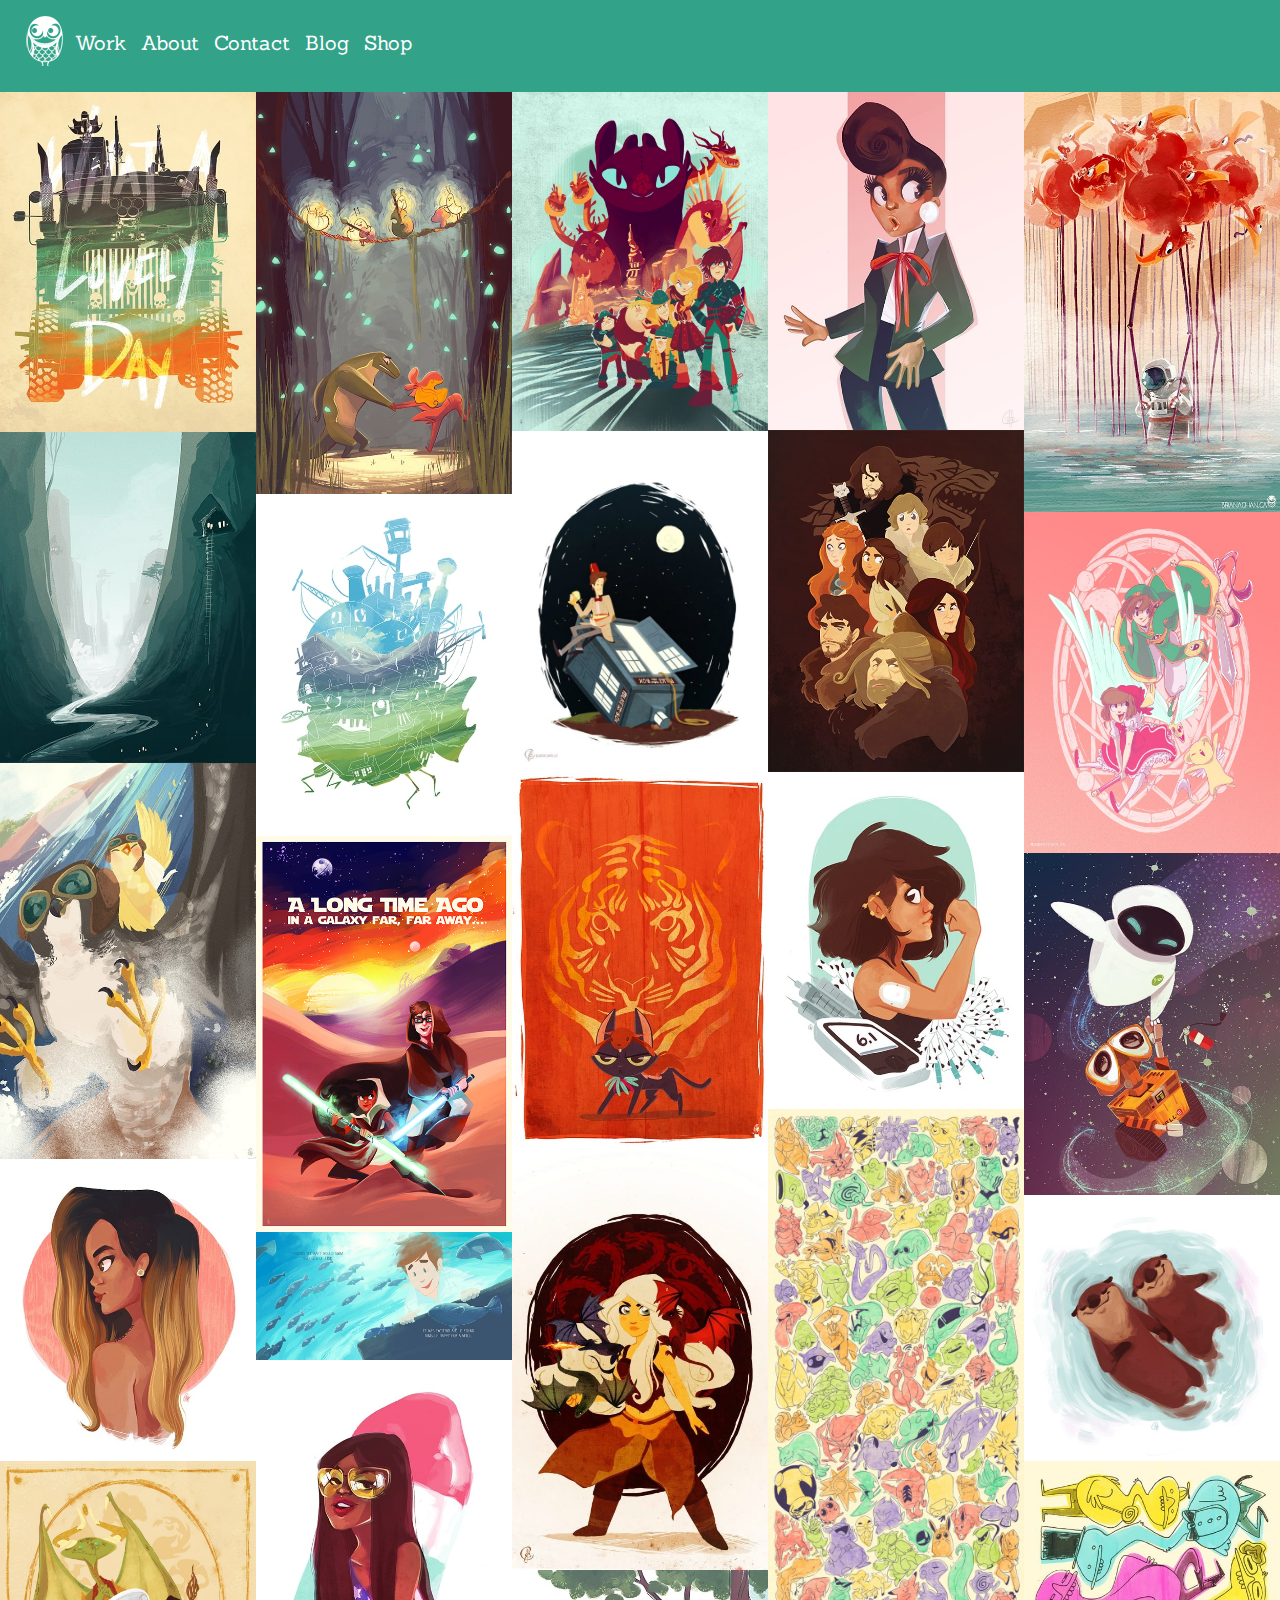
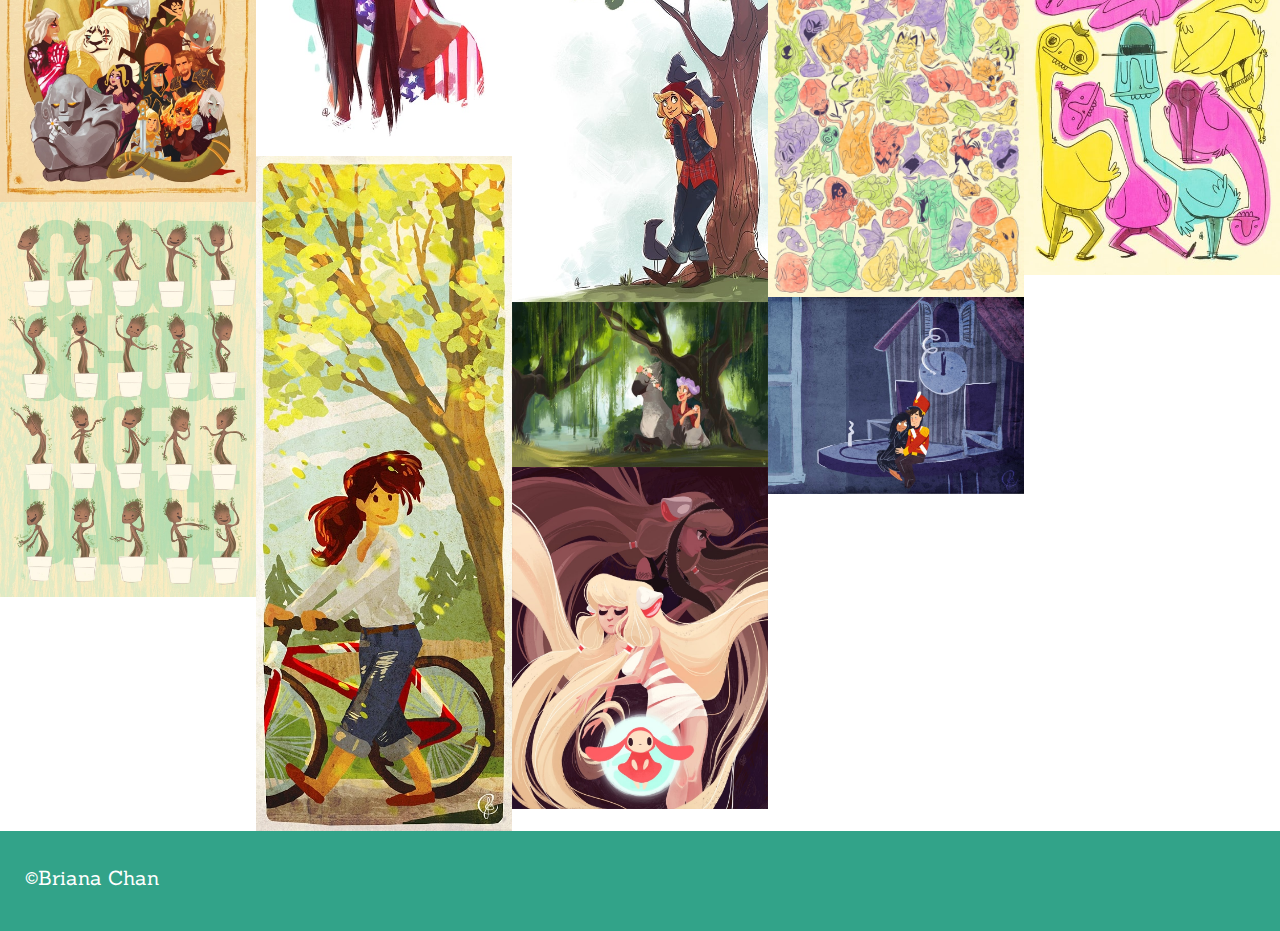
==== commit 465bac4a: "Changing PNGs to jpgs" ====
--- a/index.html
+++ b/index.html
@@ -6,27 +6,27 @@
 	<link rel="stylesheet" type="text/css" href="css/style.css">
 	<title>Briana Chan</title>
 	<link rel="stylesheet" href="css/magnific.css">
-	<link rel="icon" type="image/png" href="images/owl-logo260.png">
+	<link rel="icon" type="image/jpg" href="images/owl-logo260.jpg">
 	<link href='https://fonts.googleapis.com/css?family=Sanchez&subset=latin,latin-ext' rel='stylesheet' type='text/css'>
 	<link href='https://fonts.googleapis.com/css?family=Quattrocento+Sans&subset=latin,latin-ext' rel='stylesheet' type='text/css'>
 	<!-- Favicon -->
-	<link rel="apple-touch-icon" sizes="57x57" href="images/favicons/apple-touch-icon-57x57.png">
-	<link rel="apple-touch-icon" sizes="60x60" href="images/favicons/apple-touch-icon-60x60.png">
-	<link rel="apple-touch-icon" sizes="72x72" href="images/favicons/apple-touch-icon-72x72.png">
-	<link rel="apple-touch-icon" sizes="76x76" href="images/favicons/apple-touch-icon-76x76.png">
-	<link rel="apple-touch-icon" sizes="114x114" href="images/favicons/apple-touch-icon-114x114.png">
-	<link rel="apple-touch-icon" sizes="120x120" href="images/favicons/apple-touch-icon-120x120.png">
-	<link rel="apple-touch-icon" sizes="144x144" href="images/favicons/apple-touch-icon-144x144.png">
-	<link rel="apple-touch-icon" sizes="152x152" href="images/favicons/apple-touch-icon-152x152.png">
-	<link rel="apple-touch-icon" sizes="180x180" href="images/favicons/apple-touch-icon-180x180.png">
-	<link rel="icon" type="image/png" href="images/favicons/favicon-32x32.png" sizes="32x32">
-	<link rel="icon" type="image/png" href="images/favicons/favicon-194x194.png" sizes="194x194">
-	<link rel="icon" type="image/png" href="images/favicons/favicon-96x96.png" sizes="96x96">
-	<link rel="icon" type="image/png" href="images/favicons/android-chrome-192x192.png" sizes="192x192">
-	<link rel="icon" type="image/png" href="images/favicons/favicon-16x16.png" sizes="16x16">
+	<link rel="apple-touch-icon" sizes="57x57" href="images/favicons/apple-touch-icon-57x57.jpg">
+	<link rel="apple-touch-icon" sizes="60x60" href="images/favicons/apple-touch-icon-60x60.jpg">
+	<link rel="apple-touch-icon" sizes="72x72" href="images/favicons/apple-touch-icon-72x72.jpg">
+	<link rel="apple-touch-icon" sizes="76x76" href="images/favicons/apple-touch-icon-76x76.jpg">
+	<link rel="apple-touch-icon" sizes="114x114" href="images/favicons/apple-touch-icon-114x114.jpg">
+	<link rel="apple-touch-icon" sizes="120x120" href="images/favicons/apple-touch-icon-120x120.jpg">
+	<link rel="apple-touch-icon" sizes="144x144" href="images/favicons/apple-touch-icon-144x144.jpg">
+	<link rel="apple-touch-icon" sizes="152x152" href="images/favicons/apple-touch-icon-152x152.jpg">
+	<link rel="apple-touch-icon" sizes="180x180" href="images/favicons/apple-touch-icon-180x180.jpg">
+	<link rel="icon" type="image/jpg" href="images/favicons/favicon-32x32.jpg" sizes="32x32">
+	<link rel="icon" type="image/jpg" href="images/favicons/favicon-194x194.jpg" sizes="194x194">
+	<link rel="icon" type="image/jpg" href="images/favicons/favicon-96x96.jpg" sizes="96x96">
+	<link rel="icon" type="image/jpg" href="images/favicons/android-chrome-192x192.jpg" sizes="192x192">
+	<link rel="icon" type="image/jpg" href="images/favicons/favicon-16x16.jpg" sizes="16x16">
 	<link rel="manifest" href="images/favicons/manifest.json">
 	<meta name="msapplication-TileColor" content="#da532c">
-	<meta name="msapplication-TileImage" content="/mstile-144x144.png">
+	<meta name="msapplication-TileImage" content="/mstile-144x144.jpg">
 	<meta name="theme-color" content="#ffffff">
 </head>
 <body>
@@ -47,93 +47,93 @@
 				<h1 class="sr-only">Briana Chan</h1>
 				<h2 class="sr-only">Gallery</h2>
 				<div id="gallery" class="gallery zoom-gallery">
-					<a href="images/madmax.png" title="What a Lovely Day" class="content">
+					<a href="images/madmax.jpg" title="What a Lovely Day" class="content">
 						<div class="overlay"><p>What a Lovely Day</p><p>-View-</p></div>
-					<img alt="" src="images/madmax.png"></a>
-					<a href="images/intothemist.png" title="Into the Mist" class="content">
+					<img alt="" src="images/madmax.jpg"></a>
+					<a href="images/intothemist.jpg" title="Into the Mist" class="content">
 						<div class="overlay"><p>Into the Mist</p><p>-View-</p></div>
-					<img alt="" src="images/intothemist.png"></a>
-					<a href="images/geronimo.png" title="Geronimo" class="content">
+					<img alt="" src="images/intothemist.jpg"></a>
+					<a href="images/geronimo.jpg" title="Geronimo" class="content">
 						<div class="overlay"><p>Geronimo</p><p>-View-</p></div>
-					<img alt="" src="images/geronimo.png"></a>
-					<a href="images/rihanna.png" title="BadGal RiRi" class="content">
+					<img alt="" src="images/geronimo.jpg"></a>
+					<a href="images/rihanna.jpg" title="BadGal RiRi" class="content">
 						<div class="overlay"><p>BadGal RiRi</p><p>-View-</p></div>
-					<img alt="" src="images/rihanna.png"></a>
-					<a href="images/mtg.png" title="Planeswalkers The Gathering" class="content">
+					<img alt="" src="images/rihanna.jpg"></a>
+					<a href="images/mtg.jpg" title="Planeswalkers The Gathering" class="content">
 						<div class="overlay"><p>Planeswalkers The Gathering</p><p>-View-</p></div>
-					<img alt="" src="images/mtg.png"></a>
-					<a href="images/grootschoolofdance.png" title="Groot School of Dance" class="content">
+					<img alt="" src="images/mtg.jpg"></a>
+					<a href="images/grootschoolofdance.jpg" title="Groot School of Dance" class="content">
 						<div class="overlay"><p>Groot School of Dance</p><p>-View-</p></div>
-					<img alt="" src="images/grootschoolofdance.png"></a>
-					<a href="images/youresosquare.png" title="You're So Square" class="content">
+					<img alt="" src="images/grootschoolofdance.jpg"></a>
+					<a href="images/youresosquare.jpg" title="You're So Square" class="content">
 						<div class="overlay"><p>You're So Square</p><p>-View-</p></div>
-					<img alt="" src="images/youresosquare.png"></a>
-					<a href="images/hmc.png" title="Howl's Moving Castle" class="content">
+					<img alt="" src="images/youresosquare.jpg"></a>
+					<a href="images/hmc.jpg" title="Howl's Moving Castle" class="content">
 						<div class="overlay"><p>Howl's Moving Castle</p><p>-View-</p></div>
-					<img alt="" src="images/hmc.png"></a>
-					<a href="images/alongtimeago.png" title="A Long Time Ago" class="content">
+					<img alt="" src="images/hmc.jpg"></a>
+					<a href="images/alongtimeago.jpg" title="A Long Time Ago" class="content">
 						<div class="overlay"><p>A Long Time Ago</p><p>-View-</p></div>
-					<img alt="" src="images/alongtimeago.png"></a>
-					<a href="images/themanwhogrewtired.png" title="The Man Who Grew Tired" class="content">
+					<img alt="" src="images/alongtimeago.jpg"></a>
+					<a href="images/themanwhogrewtired.jpg" title="The Man Who Grew Tired" class="content">
 						<div class="overlay"><p class="p25">The Man Who Grew Tired</p><p>-View-</p></div>
-					<img alt="" src="images/themanwhogrewtired.png"></a>
-					<a href="images/azealiabanks.png" title="I'm the Liquorice B****" class="content">
+					<img alt="" src="images/themanwhogrewtired.jpg"></a>
+					<a href="images/azealiabanks.jpg" title="I'm the Liquorice B****" class="content">
 						<div class="overlay"><p>I'm the Liquorice B****</p><p>-View-</p></div>
-					<img alt="" src="images/azealiabanks.png"></a>
-					<a href="images/bycicle.png" title="I Want to Ride My Bicycle" class="content">
+					<img alt="" src="images/azealiabanks.jpg"></a>
+					<a href="images/bycicle.jpg" title="I Want to Ride My Bicycle" class="content">
 						<div class="overlay"><p class="banner">I Want to Ride My Bicycle</p><p>-View-</p></div>
-					<img alt="" src="images/bycicle.png"></a>
-					<a href="images/httyd.png" title="Dragon Masters of Berk" class="content">
+					<img alt="" src="images/bycicle.jpg"></a>
+					<a href="images/httyd.jpg" title="Dragon Masters of Berk" class="content">
 						<div class="overlay"><p>Dragon Masters of Berk</p><p>-View-</p></div>
-					<img alt="" src="images/httyd.png"></a>
-					<a href="images/mattsmithdw.png" title="The Eleventh Doctor" class="content">
+					<img alt="" src="images/httyd.jpg"></a>
+					<a href="images/mattsmithdw.jpg" title="The Eleventh Doctor" class="content">
 						<div class="overlay"><p>The Eleventh Doctor</p><p>-View-</p></div>
-					<img alt="" src="images/mattsmithdw.png"></a>
-					<a href="images/cat.png" title="Deadliest Warrior" class="content">
+					<img alt="" src="images/mattsmithdw.jpg"></a>
+					<a href="images/cat.jpg" title="Deadliest Warrior" class="content">
 						<div class="overlay"><p>Deadliest Warrior</p><p>-View-</p></div>
-					<img alt="" src="images/cat.png"></a>
-					<a href="images/daenerysposter.png" title="Mother of Dragons" class="content">
+					<img alt="" src="images/cat.jpg"></a>
+					<a href="images/daenerysposter.jpg" title="Mother of Dragons" class="content">
 						<div class="overlay"><p>Mother of Dragons</p><p>-View-</p></div>
-					<img alt="" src="images/daenerysposter.png"></a>
-					<a href="images/crows.png" title="Crow Friends" class="content">
+					<img alt="" src="images/daenerysposter.jpg"></a>
+					<a href="images/crows.jpg" title="Crow Friends" class="content">
 						<div class="overlay"><p>Crow Friends</p><p>-View-</p></div>
-					<img alt="" src="images/crows.png"></a>
-					<a href="images/flowercrownsandhippogriffs.png" title="Flower Crowns and Hippogriffs" class="content">
+					<img alt="" src="images/crows.jpg"></a>
+					<a href="images/flowercrownsandhippogriffs.jpg" title="Flower Crowns and Hippogriffs" class="content">
 						<div class="overlay"><p class="p35">Flower Crowns and Hippogriffs</p><p>-View-</p></div>
-						<img alt="" src="images/flowercrownsandhippogriffs.png"></a>
-					<a href="images/chobits.png" title="For Me and Only Me?" class="content">
+						<img alt="" src="images/flowercrownsandhippogriffs.jpg"></a>
+					<a href="images/chobits.jpg" title="For Me and Only Me?" class="content">
 						<div class="overlay"><p>For Me and Only Me?</p><p>-View-</p></div>
-					<img alt="" src="images/chobits.png"></a>
-					<a href="images/janellemonae.png" title="Electric Lady" class="content">
+					<img alt="" src="images/chobits.jpg"></a>
+					<a href="images/janellemonae.jpg" title="Electric Lady" class="content">
 						<div class="overlay"><p>Electric Lady</p><p>-View-</p></div>
-					<img alt="" src="images/janellemonae.png"></a>
-					<a href="images/starks.png" title="The Starks" class="content">
+					<img alt="" src="images/janellemonae.jpg"></a>
+					<a href="images/starks.jpg" title="The Starks" class="content">
 						<div class="overlay"><p>The Starks</p><p>-View-</p></div>
-					<img alt="" src="images/starks.png"></a>
-					<a href="images/brianad.png" title="'Betic Lyfe" class="content">
+					<img alt="" src="images/starks.jpg"></a>
+					<a href="images/brianad.jpg" title="'Betic Lyfe" class="content">
 						<div class="overlay"><p>'Betic Lyfe</p><p>-View-</p></div>
-					<img alt="" src="images/brianad.png"></a>
-					<a href="images/pokemonbanner.png" title="Gotta Catch 'Em All" class="content">
+					<img alt="" src="images/brianad.jpg"></a>
+					<a href="images/pokemonbanner.jpg" title="Gotta Catch 'Em All" class="content">
 						<div class="overlay"><p class="banner">Gotta Catch 'Em All</p><p>-View-</p></div>
-					<img alt="" src="images/pokemonbanner.png"></a>
-					<a href="images/soldier.png" title="Soldier" class="content">
+					<img alt="" src="images/pokemonbanner.jpg"></a>
+					<a href="images/soldier.jpg" title="Soldier" class="content">
 						<div class="overlay"><p class="p35">Soldier</p><p>-View-</p></div>
-					<img alt="" src="images/soldier.png"></a>
-					<a href="images/spacebirds.png" title="Spacebirders" class="content">
+					<img alt="" src="images/soldier.jpg"></a>
+					<a href="images/spacebirds.jpg" title="Spacebirders" class="content">
 						<div class="overlay"><p>Spacebirders</p><p>-View-</p></div>
-					<img alt="" src="images/spacebirds.png"></a>
-					<a href="images/cardcaptors.png" title="The Secrets of the Clow" class="content">
+					<img alt="" src="images/spacebirds.jpg"></a>
+					<a href="images/cardcaptors.jpg" title="The Secrets of the Clow" class="content">
 						<div class="overlay"><p>The Secrets of the Clow</p><p>-View-</p></div>
-					<img alt="" src="images/cardcaptors.png"></a>
-					<a href="images/walle.png" title="Wall-E" class="content">
+					<img alt="" src="images/cardcaptors.jpg"></a>
+					<a href="images/walle.jpg" title="Wall-E" class="content">
 						<div class="overlay"><p>Wall-E</p><p>-View-</p></div>
-					<img alt="" src="images/walle.png"></a>
-					<a href="images/otters.png" title="You're My Sweetheart" class="content">
+					<img alt="" src="images/walle.jpg"></a>
+					<a href="images/otters.jpg" title="You're My Sweetheart" class="content">
 						<div class="overlay"><p>You're My Sweetheart</p><p>-View-</p></div>
-					<img alt="" src="images/otters.png"></a>
-					<a href="images/creepyducks.png" title="Creepyducks" class="content">
+					<img alt="" src="images/otters.jpg"></a>
+					<a href="images/creepyducks.jpg" title="Creepyducks" class="content">
 						<div class="overlay"><p>Creepyducks</p><p>-View-</p></div>
-					<img alt="" src="images/creepyducks.png"></a>
+					<img alt="" src="images/creepyducks.jpg"></a>
 				</div>
 		</main>
 	<footer>
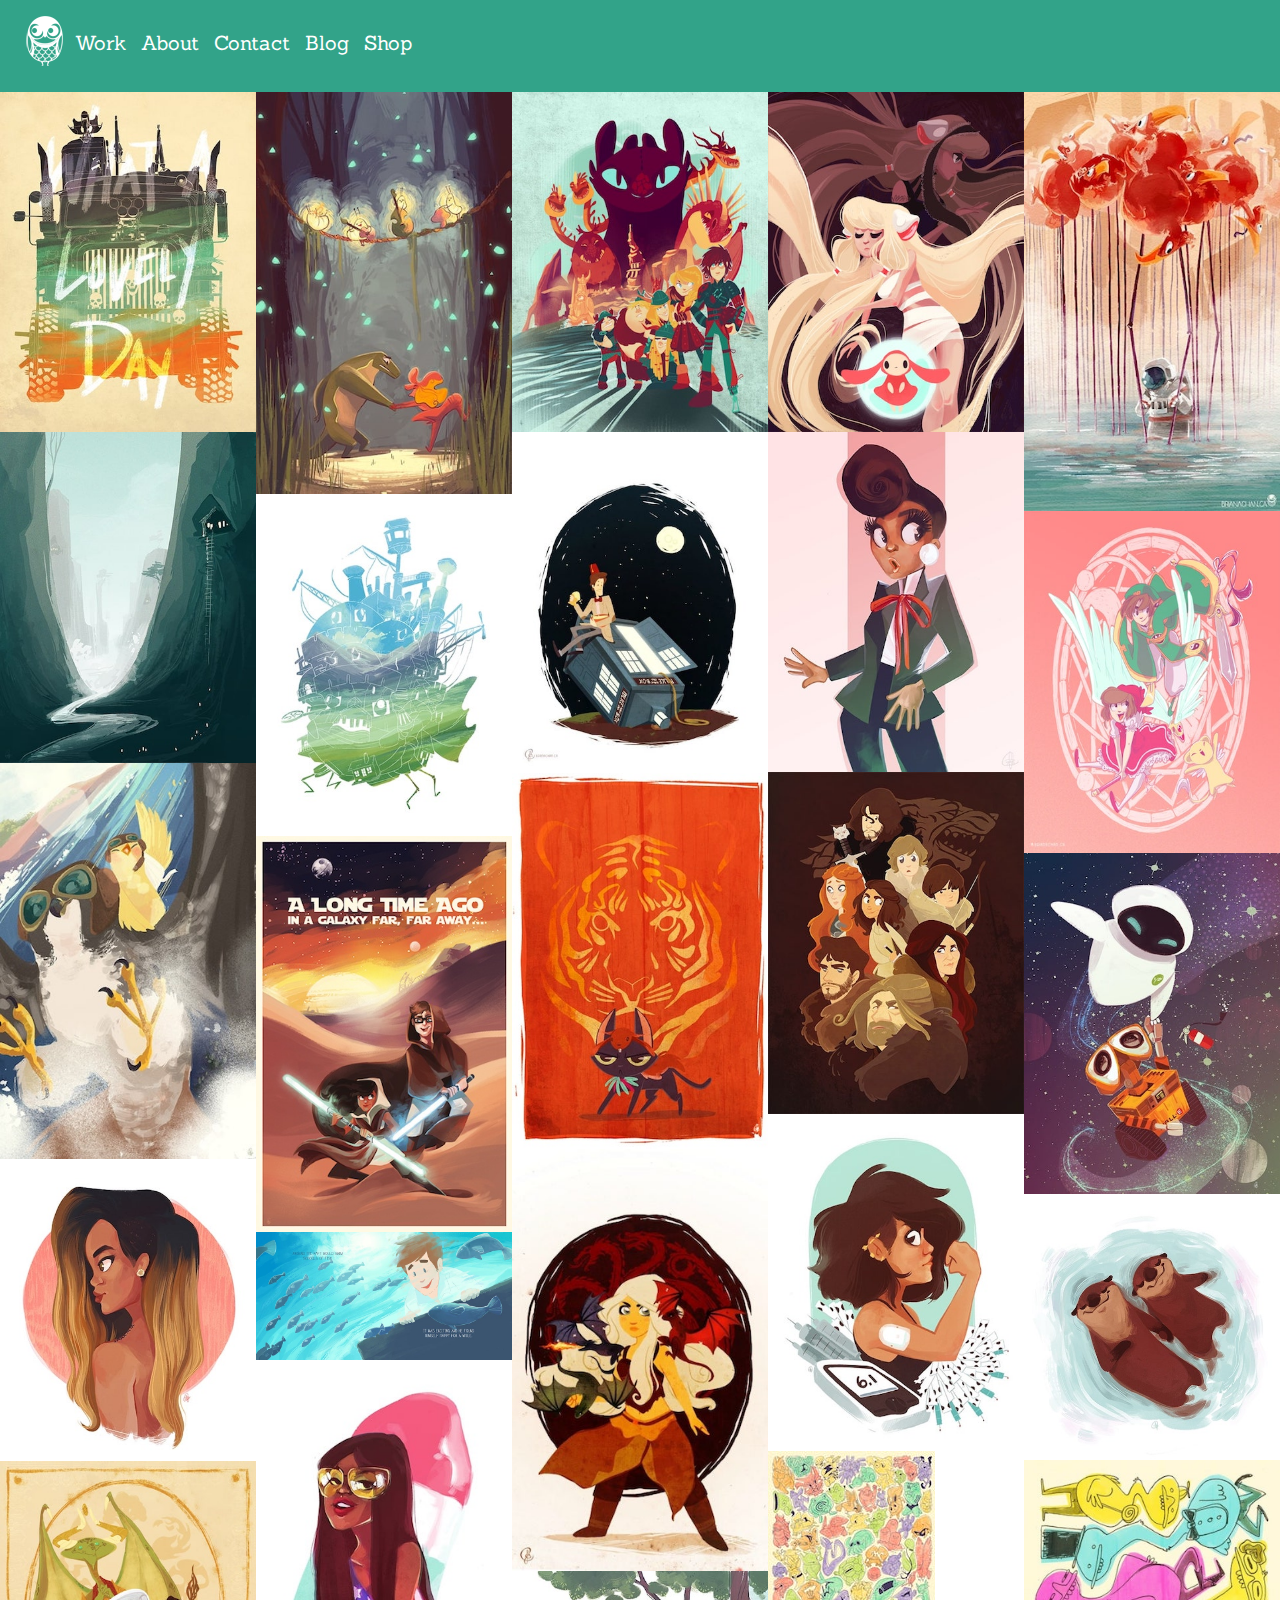
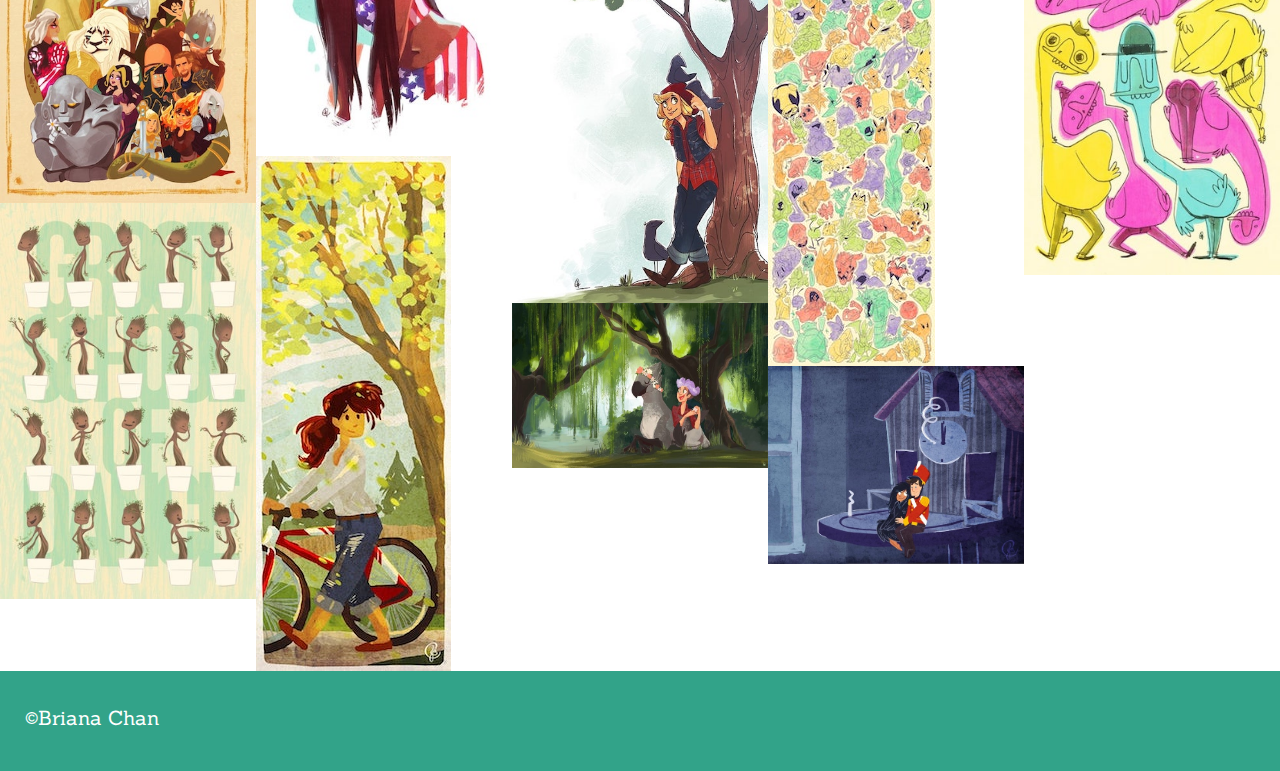
==== commit 53372e2f: "fixing favicons" ====
--- a/index.html
+++ b/index.html
@@ -6,24 +6,24 @@
 	<link rel="stylesheet" type="text/css" href="css/style.css">
 	<title>Briana Chan</title>
 	<link rel="stylesheet" href="css/magnific.css">
-	<link rel="icon" type="image/jpg" href="images/owl-logo260.jpg">
+	<link rel="icon" type="image/jpg" href="images/owl-logo260.png">
 	<link href='https://fonts.googleapis.com/css?family=Sanchez&subset=latin,latin-ext' rel='stylesheet' type='text/css'>
 	<link href='https://fonts.googleapis.com/css?family=Quattrocento+Sans&subset=latin,latin-ext' rel='stylesheet' type='text/css'>
 	<!-- Favicon -->
-	<link rel="apple-touch-icon" sizes="57x57" href="images/favicons/apple-touch-icon-57x57.jpg">
-	<link rel="apple-touch-icon" sizes="60x60" href="images/favicons/apple-touch-icon-60x60.jpg">
-	<link rel="apple-touch-icon" sizes="72x72" href="images/favicons/apple-touch-icon-72x72.jpg">
-	<link rel="apple-touch-icon" sizes="76x76" href="images/favicons/apple-touch-icon-76x76.jpg">
-	<link rel="apple-touch-icon" sizes="114x114" href="images/favicons/apple-touch-icon-114x114.jpg">
-	<link rel="apple-touch-icon" sizes="120x120" href="images/favicons/apple-touch-icon-120x120.jpg">
-	<link rel="apple-touch-icon" sizes="144x144" href="images/favicons/apple-touch-icon-144x144.jpg">
-	<link rel="apple-touch-icon" sizes="152x152" href="images/favicons/apple-touch-icon-152x152.jpg">
-	<link rel="apple-touch-icon" sizes="180x180" href="images/favicons/apple-touch-icon-180x180.jpg">
-	<link rel="icon" type="image/jpg" href="images/favicons/favicon-32x32.jpg" sizes="32x32">
-	<link rel="icon" type="image/jpg" href="images/favicons/favicon-194x194.jpg" sizes="194x194">
-	<link rel="icon" type="image/jpg" href="images/favicons/favicon-96x96.jpg" sizes="96x96">
-	<link rel="icon" type="image/jpg" href="images/favicons/android-chrome-192x192.jpg" sizes="192x192">
-	<link rel="icon" type="image/jpg" href="images/favicons/favicon-16x16.jpg" sizes="16x16">
+	<link rel="apple-touch-icon" sizes="57x57" href="images/favicons/apple-touch-icon-57x57.png">
+	<link rel="apple-touch-icon" sizes="60x60" href="images/favicons/apple-touch-icon-60x60.png">
+	<link rel="apple-touch-icon" sizes="72x72" href="images/favicons/apple-touch-icon-72x72.png">
+	<link rel="apple-touch-icon" sizes="76x76" href="images/favicons/apple-touch-icon-76x76.png">
+	<link rel="apple-touch-icon" sizes="114x114" href="images/favicons/apple-touch-icon-114x114.png">
+	<link rel="apple-touch-icon" sizes="120x120" href="images/favicons/apple-touch-icon-120x120.png">
+	<link rel="apple-touch-icon" sizes="144x144" href="images/favicons/apple-touch-icon-144x144.png">
+	<link rel="apple-touch-icon" sizes="152x152" href="images/favicons/apple-touch-icon-152x152.png">
+	<link rel="apple-touch-icon" sizes="180x180" href="images/favicons/apple-touch-icon-180x180.png">
+	<link rel="icon" type="image/png" href="images/favicons/favicon-32x32.png" sizes="32x32">
+	<link rel="icon" type="image/png" href="images/favicons/favicon-194x194.png" sizes="194x194">
+	<link rel="icon" type="image/png" href="images/favicons/favicon-96x96.png" sizes="96x96">
+	<link rel="icon" type="image/png" href="images/favicons/android-chrome-192x192.png" sizes="192x192">
+	<link rel="icon" type="image/png" href="images/favicons/favicon-16x16.png" sizes="16x16">
 	<link rel="manifest" href="images/favicons/manifest.json">
 	<meta name="msapplication-TileColor" content="#da532c">
 	<meta name="msapplication-TileImage" content="/mstile-144x144.jpg">
